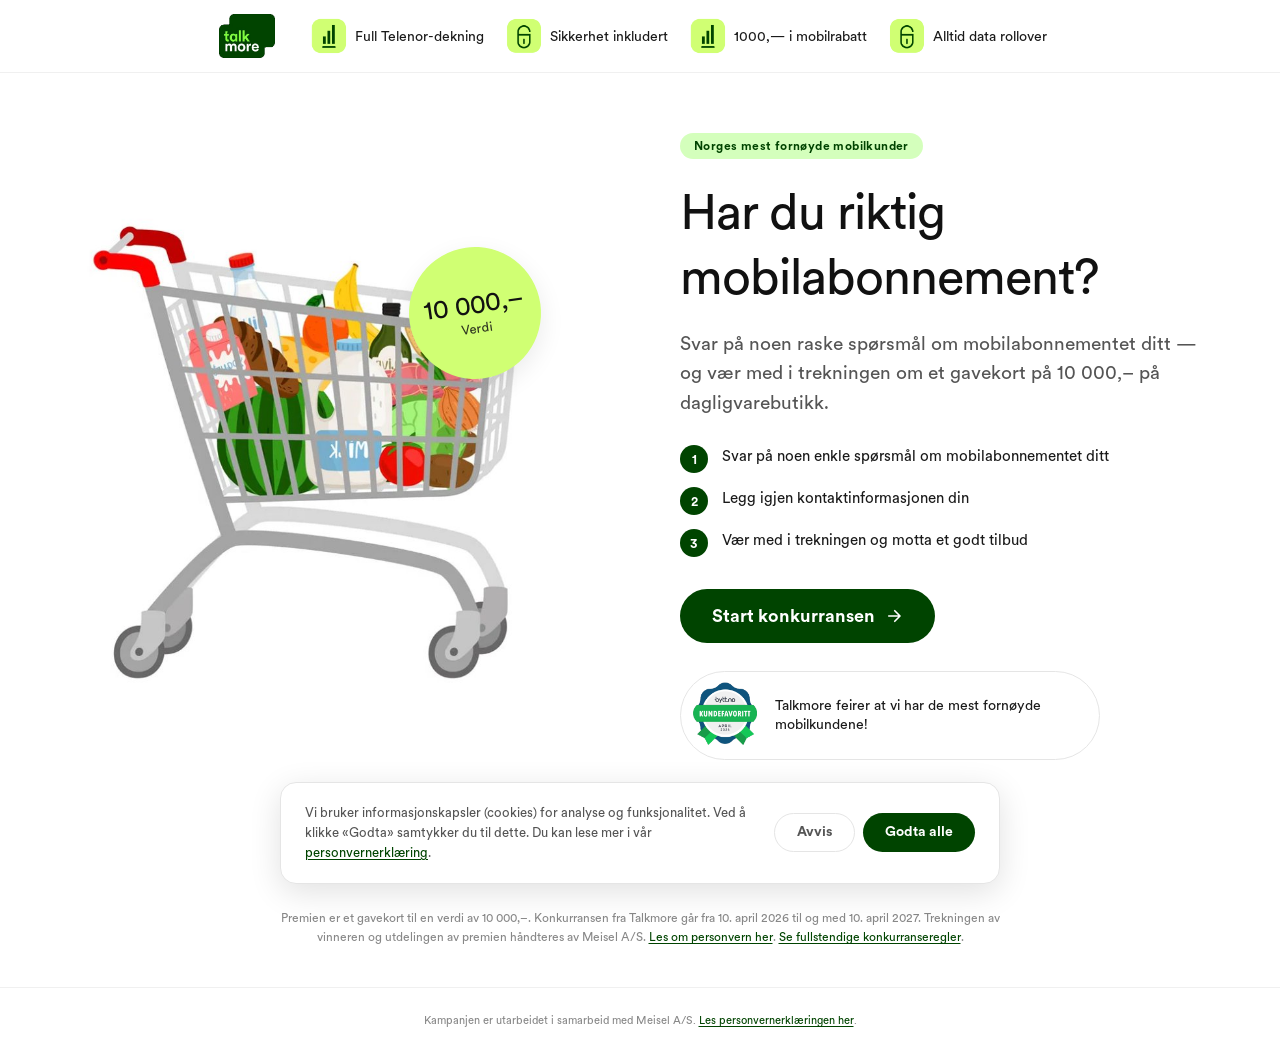
==== index.html @ df732ad5 "Update index.html" ====
<!DOCTYPE html>
<html lang="no">
<head>
  <meta charset="UTF-8" />
  <meta name="viewport" content="width=device-width, initial-scale=1.0"/>
  <title>Talkmore — Vinn 10 000,– i gavekort</title>

  <!-- Meta Pixel Code — CONSENT-GATED: only loads after cookie acceptance -->
  <script>
  // Stub fbq so calls before consent are queued, not lost
  window.fbq = window.fbq || function() {
    (window.fbq.queue = window.fbq.queue || []).push(arguments);
  };
  window._fbq = window.fbq;

  function loadMetaPixel() {
    if (window._metaPixelLoaded) return;
    window._metaPixelLoaded = true;

    !function(f,b,e,v,n,t,s)
    {if(f.fbq && f.fbq.loaded)return;n=f.fbq=function(){n.callMethod?
    n.callMethod.apply(n,arguments):n.queue.push(arguments)};
    if(!f._fbq)f._fbq=n;n.push=n;n.loaded=!0;n.version='2.0';
    n.queue=[];t=b.createElement(e);t.async=!0;
    t.src=v;s=b.getElementsByTagName(e)[0];
    s.parentNode.insertBefore(t,s)}(window, document,'script',
    'https://connect.facebook.net/en_US/fbevents.js');

    fbq('init', '1356370719684682');
    fbq('track', 'PageView');
  }

  // Auto-load pixel if user previously consented (same session)
  if (document.cookie.indexOf('cookie_consent=accepted') !== -1) {
    loadMetaPixel();
  }
  </script>
  <!-- noscript pixel also deferred — only injected on consent via JS -->
  <!-- End Meta Pixel Code -->

  <!-- Favicon (Talkmore mark) -->
  <link rel="icon" type="image/png" href="assets/favicon.png"/>
  <link rel="apple-touch-icon" href="assets/favicon.png"/>

  <!--
    BRAND FONT: Talkmore CircularXX — official brand typeface.
    WOFF loaded first (smallest), OTF as fallback for older browsers.
    Montserrat kept as a Google Fonts fallback in case font files fail to load.
  -->
  <link rel="preconnect" href="https://fonts.googleapis.com">
  <link rel="preconnect" href="https://fonts.gstatic.com" crossorigin>
  <link href="https://fonts.googleapis.com/css2?family=Montserrat:wght@400;500;700&display=swap" rel="stylesheet">

  <style>
    /* ═══ CircularXX — Talkmore brand typeface (titles, body) ═══ */
    @font-face {
      font-family: 'CircularXX';
      src: url('assets/fonts/CircularXX-Book.woff') format('woff'),
           url('assets/fonts/CircularXX-Book.otf')  format('opentype');
      font-weight: 400;
      font-style: normal;
      font-display: swap;
    }
    @font-face {
      font-family: 'CircularXX';
      src: url('assets/fonts/CircularXX-Bold.woff') format('woff'),
           url('assets/fonts/CircularXX-Bold.otf')  format('opentype');
      font-weight: 700;
      font-style: normal;
      font-display: swap;
    }
    /* ═══ Circular Pro — used for CTA buttons per brand spec ═══ */
    @font-face {
      font-family: 'CircularPro';
      src: url('assets/fonts/CircularPro-Bold.woff') format('woff'),
           url('assets/fonts/CircularPro-Bold.otf')  format('opentype');
      font-weight: 700;
      font-style: normal;
      font-display: swap;
    }
  </style>

  <style>
    *, *::before, *::after { box-sizing: border-box; margin: 0; padding: 0; }

    /* ═══════════════════════════════════════════════════════════
       TALKMORE BRAND TOKENS
       Colors per brand guide — DO NOT change these values.
       =══════════════════════════════════════════════════════════ */
    :root {
      /* Primary brand greens */
      --tm-green:        #004400;   /* Primary CTA, dark green */
      --tm-green-hover:  #006600;
      --tm-green-light:  #D4FFBC;   /* Approved light bg */
      --tm-green-pale:   #EFFAE9;   /* Palest green (Template C alt bg) */

      /* Accents */
      --tm-lime:         #D0FF73;   /* Value-bomb / decorative */
      --tm-purple:       #9094FF;   /* Alternate value-bomb */

      /* Neutrals */
      --tm-black:        #111;
      --tm-text:         #1a1a1a;
      --tm-text-muted:   #555;
      --tm-border:       #E5E5E5;   /* 1px outline on input containers */
      --tm-error:        #C8102E;

      /* Typography — CircularXX (Talkmore brand font), Montserrat fallback */
      --font: 'CircularXX', 'Montserrat', system-ui, -apple-system, sans-serif;
      /* Button font — Circular Pro per brand guide CTA spec */
      --font-button: 'CircularPro', 'CircularXX', 'Montserrat', system-ui, -apple-system, sans-serif;
    }

    html, body {
      font-family: var(--font);
      background: #fff;
      color: var(--tm-text);
      -webkit-font-smoothing: antialiased;
      -moz-osx-font-smoothing: grayscale;
    }

    body { min-height: 100vh; overflow-x: hidden; }

    /* ═══════════════════════════════════════════════════════════
       HEADER (Talkmore logo + 4 USPs)
       Per brand: only used at top of page, on white background.
       =══════════════════════════════════════════════════════════ */
    .tm-header {
      background: #fff;
      border-bottom: 1px solid #f0f0f0;
      position: sticky;
      top: 0;
      z-index: 100;
      transition: transform 0.3s ease;
    }

    .tm-header-inner {
      max-width: 1440px;
      margin: 0 auto;
      padding: 14px 40px;
      display: flex;
      align-items: center;
      justify-content: center;
      gap: 32px;
    }

    /* Talkmore official wordmark */
    .tm-logo {
      display: inline-flex;
      align-items: center;
      flex-shrink: 0;
    }
    .tm-logo-img {
      height: 44px;
      width: auto;
      display: block;
    }

    /* USP row — official brand icons + HTML text labels */
    .tm-usps {
      display: flex;
      align-items: center;
      gap: 4px;
      flex-wrap: wrap;
    }
    .tm-usp {
      display: inline-flex;
      align-items: center;
      gap: 8px;
      padding: 4px 14px 4px 4px;
      border-radius: 999px;
      font-size: 14px;
      font-weight: 400;
      color: var(--tm-text);
      white-space: nowrap;
    }
    .tm-usp-icon-img {
      width: 36px;
      height: 36px;
      display: block;
      flex-shrink: 0;
    }
    .tm-usp-text {
      display: inline;
    }

    /* ═══════════════════════════════════════════════════════════
       PROGRESS BAR
       =══════════════════════════════════════════════════════════ */
    .progress-wrap {
      background: #fff;
      padding: 12px 40px;
      border-bottom: 1px solid #f0f0f0;
      display: none;
    }
    .progress-wrap.visible { display: block; }
    .progress-inner { max-width: 1440px; margin: 0 auto; }
    .progress-label {
      font-size: 12px;
      color: #888;
      margin-bottom: 6px;
      font-weight: 400;
    }
    .progress-bar {
      height: 4px;
      background: #f0f0f0;
      border-radius: 4px;
      overflow: hidden;
    }
    .progress-fill {
      height: 100%;
      background: var(--tm-green);
      border-radius: 4px;
      transition: width 0.4s cubic-bezier(0.16, 1, 0.3, 1);
    }

    /* ═══════════════════════════════════════════════════════════
       SCREEN VISIBILITY
       =══════════════════════════════════════════════════════════ */
    .screen { display: none; }
    .screen.active { display: block; }

    /* ═══════════════════════════════════════════════════════════
       SCREEN 1 — LANDING (Template B layout)
       Image on left, title/body/CTA on right. White background.
       =══════════════════════════════════════════════════════════ */
    .landing {
      background: #fff;
      min-height: calc(100vh - 64px);
    }

    .landing-inner {
      max-width: 1280px;
      margin: 0 auto;
      padding: 60px 40px;
      display: grid;
      grid-template-columns: 1fr 1fr;
      gap: 80px;
      align-items: center;
    }

    /* Left: image + value bomb */
    .hero-image-wrap {
      display: flex;
      align-items: center;
      justify-content: center;
      min-height: 420px;
    }
    .hero-image-box {
      position: relative;
      display: inline-block;
      max-width: 480px;
      width: 100%;
    }
    .hero-image {
      width: 100%;
      height: auto;
      display: block;
    }

    /* Value bomb — graphic circle.
       Per brand: lime (#D0FF73) or purple (#9094FF), black text, CircularXX Book.
       Format prices as 1000,– (not "kr 1000" or "1000 kr"). */
    .value-bomb {
      position: absolute;
      top: 8%;
      right: 4%;
      width: 132px;
      height: 132px;
      background: var(--tm-lime);
      border-radius: 50%;
      display: flex;
      flex-direction: column;
      align-items: center;
      justify-content: center;
      color: var(--tm-black);
      font-weight: 400;
      transform: rotate(-8deg);
      box-shadow: 0 8px 24px rgba(0, 0, 0, 0.08);
    }
    .value-bomb-amount {
      font-size: 26px;
      font-weight: 400;
      letter-spacing: -0.5px;
      line-height: 1;
    }
    .value-bomb-label {
      font-size: 13px;
      font-weight: 400;
      margin-top: 4px;
      opacity: 0.85;
    }

    /* Right: copy column */
    .hero-copy { max-width: 520px; }

    .hero-eyebrow {
      display: inline-flex;
      align-items: center;
      gap: 8px;
      background: var(--tm-green-light);
      padding: 6px 14px;
      border-radius: 999px;
      font-size: 12px;
      font-weight: 700;
      color: var(--tm-green);
      letter-spacing: 0.4px;
      margin-bottom: 20px;
    }

    h1.hero-title {
      font-family: var(--font);
      font-weight: 400;            /* per brand: Book, NOT bold on titles */
      font-size: 50px;
      line-height: 1.3;
      color: var(--tm-black);
      letter-spacing: -1px;
      margin-bottom: 20px;
    }

    .hero-body {
      font-size: 19px;
      font-weight: 400;
      line-height: 1.55;
      color: var(--tm-text-muted);
      margin-bottom: 28px;
    }

    /* Steps list */
    .hero-steps {
      list-style: none;
      margin-bottom: 32px;
      display: flex;
      flex-direction: column;
      gap: 14px;
    }
    .hero-steps li {
      display: flex;
      align-items: flex-start;
      gap: 14px;
      font-size: 15px;
      color: var(--tm-text);
      line-height: 1.5;
    }
    .step-num {
      flex-shrink: 0;
      width: 28px; height: 28px;
      background: var(--tm-green);
      color: #fff;
      border-radius: 50%;
      display: flex; align-items: center; justify-content: center;
      font-size: 13px;
      font-weight: 700;
    }

    /* ═══════════════════════════════════════════════════════════
       PRIMARY CTA BUTTON (per brand spec)
       Talkmore green #004400, 18px, 50px corner radius,
       no exclamation marks, no all-caps.
       =══════════════════════════════════════════════════════════ */
    .btn-primary {
      display: inline-flex;
      align-items: center;
      gap: 10px;
      background: var(--tm-green);
      color: #fff;
      border: none;
      padding: 16px 32px;
      font-size: 18px;
      font-weight: 700;
      font-family: var(--font-button);
      border-radius: 999px;        /* fully rounded — 50px+ */
      cursor: pointer;
      transition: background 0.2s, transform 0.1s;
      text-decoration: none;
    }
    .btn-primary:hover { background: var(--tm-green-hover); }
    .btn-primary:active { transform: translateY(1px); }
    .btn-primary:disabled,
    .btn-primary.disabled {
      background: #e0e0e0;
      color: #999;
      cursor: not-allowed;
    }
    .btn-primary svg { stroke: currentColor; }

    /* Award badge (custom HTML — emblem image + HTML text in pill container)
       Per brand: only on white background, never on photos */
    .award-row {
      margin-top: 28px;
      display: flex;
      align-items: center;
    }
    .award-badge {
      display: inline-flex;
      align-items: center;
      gap: 18px;
      background: #fff;
      border: 1px solid var(--tm-border);
      border-radius: 999px;
      padding: 10px 28px 10px 12px;
      max-width: 420px;
    }
    .award-badge-emblem {
      width: 64px;
      height: auto;
      display: block;
      flex-shrink: 0;
    }
    .award-badge-text {
      font-size: 14px;
      font-weight: 400;
      line-height: 1.4;
      color: var(--tm-text);
    }

    /* Legal text below landing */
    .legal-text {
      max-width: 800px;
      margin: 0 auto;
      padding: 0 40px 40px;
      font-size: 12px;
      color: #888;
      line-height: 1.6;
      text-align: center;
    }
    .legal-text a, .legal-text button.modal-link {
      color: var(--tm-green);
      text-decoration: underline;
      text-underline-offset: 2px;
    }

    /* ═══════════════════════════════════════════════════════════
       QUIZ SCREENS (Screens 2, 3, 4)
       White background per brand. CTAs in green #004400.
       =══════════════════════════════════════════════════════════ */
    .quiz-screen {
      background: #fff;
      min-height: calc(100vh - 120px);
      display: flex;
      flex-direction: column;
      align-items: center;
      justify-content: center;
      padding: 60px 24px;
    }

    .quiz-inner {
      width: 100%;
      max-width: 720px;
    }

    .quiz-question {
      font-family: var(--font);
      font-weight: 400;
      font-size: 42px;
      color: var(--tm-black);
      text-align: center;
      margin-bottom: 40px;
      letter-spacing: -0.8px;
      line-height: 1.25;
    }

    .choice-grid {
      display: grid;
      grid-template-columns: 1fr 1fr;
      gap: 12px;
    }
    .choice-btn {
      background: #fff;
      color: var(--tm-text);
      border: 2px solid var(--tm-border);
      border-radius: 16px;
      padding: 22px 24px;
      font-size: 17px;
      font-weight: 400;
      font-family: var(--font);
      cursor: pointer;
      text-align: left;
      transition: all 0.15s;
    }
    .choice-btn:hover {
      border-color: var(--tm-green);
      background: var(--tm-green-pale);
      transform: translateY(-1px);
    }
    .choice-btn.full { grid-column: 1 / -1; }

    /* Yes/No tiles */
    .yn-grid {
      display: grid;
      grid-template-columns: 1fr 1fr;
      gap: 16px;
      max-width: 560px;
      margin: 0 auto;
    }
    .yn-btn {
      background: #fff;
      border: 2px solid var(--tm-border);
      border-radius: 20px;
      padding: 40px 20px;
      cursor: pointer;
      transition: all 0.15s;
      display: flex;
      flex-direction: column;
      align-items: center;
      gap: 16px;
      font-family: var(--font);
    }
    .yn-btn:hover {
      border-color: var(--tm-green);
      background: var(--tm-green-pale);
      transform: translateY(-2px);
    }
    .yn-icon {
      width: 56px; height: 56px;
      border-radius: 50%;
      display: flex; align-items: center; justify-content: center;
      font-size: 26px;
      font-weight: 700;
    }
    .yn-icon.yes { background: var(--tm-green-light); color: var(--tm-green); }
    .yn-icon.no  { background: #FFE5E5; color: var(--tm-error); }
    .yn-label {
      font-size: 22px;
      font-weight: 700;
      color: var(--tm-text);
    }

    .quiz-footer {
      text-align: center;
      margin-top: 48px;
      font-size: 11px;
      color: #aaa;
    }
    .quiz-footer a, .quiz-footer button.modal-link { color: #888; }

    /* ═══════════════════════════════════════════════════════════
       FORM SCREEN (Screen 5)
       Per brand: input container w/ 1px grey outline, 16px corners,
       white background. Inputs stacked tidy. Max 6 fields.
       =══════════════════════════════════════════════════════════ */
    .form-screen {
      background: #fff;
      min-height: calc(100vh - 120px);
      display: flex;
      align-items: center;
      justify-content: center;
      padding: 60px 24px;
    }

    .form-card {
      width: 100%;
      max-width: 520px;
    }

    .form-title {
      font-family: var(--font);
      font-weight: 400;
      font-size: 36px;
      color: var(--tm-black);
      margin-bottom: 8px;
      letter-spacing: -0.5px;
      line-height: 1.25;
      text-align: center;
    }
    .form-sub {
      font-size: 17px;
      color: var(--tm-text-muted);
      text-align: center;
      margin-bottom: 32px;
      line-height: 1.5;
    }

    /* Input container per brand: white bg, 1px grey outline, 16px radius */
    .form-fields {
      background: #fff;
      border: 1px solid var(--tm-border);
      border-radius: 16px;
      padding: 24px;
      margin-bottom: 20px;
    }

    .field-label {
      display: block;
      font-size: 15px;
      font-weight: 400;
      color: var(--tm-text);
      margin-bottom: 6px;
    }

    .field {
      width: 100%;
      padding: 14px 16px;
      font-size: 17px;
      font-family: var(--font);
      color: var(--tm-text);
      background: #fff;
      border: 1px solid var(--tm-border);
      border-radius: 12px;
      outline: none;
      transition: border-color 0.15s;
      margin-bottom: 14px;
    }
    .field::placeholder { color: #aaa; }
    .field:focus { border-color: var(--tm-green); }
    .field.error { border-color: var(--tm-error); }

    .field-row {
      display: grid;
      grid-template-columns: 1fr;
      gap: 0;
    }

    .phone-wrap {
      display: flex;
      align-items: stretch;
      border: 1px solid var(--tm-border);
      border-radius: 12px;
      margin-bottom: 14px;
      overflow: hidden;
      transition: border-color 0.15s;
    }
    .phone-wrap.focused { border-color: var(--tm-green); }
    .phone-wrap.error { border-color: var(--tm-error); }
    .phone-prefix {
      display: flex; align-items: center; gap: 6px;
      padding: 0 14px;
      background: #f9f9f9;
      border-right: 1px solid var(--tm-border);
      font-size: 14px;
      color: var(--tm-text-muted);
      font-weight: 400;
    }
    .phone-wrap input {
      flex: 1;
      padding: 14px 16px;
      font-size: 15px;
      font-family: var(--font);
      border: none;
      outline: none;
      background: transparent;
    }

    .error-msg {
      color: var(--tm-error);
      font-size: 12px;
      margin-top: -10px;
      margin-bottom: 12px;
      display: none;
      padding-left: 4px;
    }
    .error-msg.visible { display: block; }

    /* Consent checkboxes */
    .consent-block {
      margin-top: 4px;
    }
    .consent-row {
      display: flex;
      align-items: flex-start;
      gap: 12px;
      margin-bottom: 14px;
    }
    .consent-row input[type="checkbox"] {
      appearance: none;
      -webkit-appearance: none;
      width: 22px; height: 22px; min-width: 22px;
      border: 2px solid #ccc;
      border-radius: 6px;
      background: #fff;
      cursor: pointer;
      margin-top: 1px;
      position: relative;
      transition: all 0.15s;
      flex-shrink: 0;
    }
    .consent-row input[type="checkbox"]:checked {
      background: var(--tm-green);
      border-color: var(--tm-green);
    }
    .consent-row input[type="checkbox"]:checked::after {
      content: '';
      position: absolute;
      left: 5px; top: 1px;
      width: 6px; height: 11px;
      border: 2px solid #fff;
      border-top: none; border-left: none;
      transform: rotate(45deg);
    }
    .consent-text {
      font-size: 13px;
      color: var(--tm-text-muted);
      line-height: 1.55;
      cursor: pointer;
      user-select: none;
    }
    .consent-text strong { color: var(--tm-text); font-weight: 700; }
    .consent-required { color: #999; font-size: 11px; }

    .btn-submit {
      width: 100%;
      background: var(--tm-green);
      color: #fff;
      border: none;
      padding: 18px;
      font-size: 18px;
      font-weight: 700;
      font-family: var(--font-button);
      border-radius: 999px;        /* per brand: 50+ corner radius */
      cursor: pointer;
      transition: background 0.2s, transform 0.1s;
      margin-top: 8px;
    }
    .btn-submit:hover:not(:disabled) { background: var(--tm-green-hover); }
    .btn-submit:disabled { opacity: 0.6; cursor: not-allowed; }

    .form-footer {
      text-align: center;
      margin-top: 18px;
      font-size: 11px;
      color: #888;
      line-height: 1.6;
    }
    .form-footer button.modal-link { color: var(--tm-green); }

    /* ═══════════════════════════════════════════════════════════
       CONFIRMATION SCREENS (Screens 6 & 7)
       Per brand "Confirmation Page B": light green bg #D4FFBC,
       success icon 72×72 above title, body text.
       =══════════════════════════════════════════════════════════ */
    .confirm-screen {
      background: var(--tm-green-light);
      min-height: calc(100vh - 64px);
      display: flex;
      align-items: center;
      justify-content: center;
      padding: 60px 24px;
    }
    .confirm-screen.disqualified { background: #fff; }

    .confirm-card {
      max-width: 600px;
      width: 100%;
      text-align: center;
    }

    .confirm-icon {
      width: 72px; height: 72px;
      margin: 0 auto 24px;
      background: var(--tm-green);
      border-radius: 50%;
      display: flex; align-items: center; justify-content: center;
    }
    .confirm-icon svg { width: 36px; height: 36px; stroke: var(--tm-lime); fill: none; }
    .confirm-icon.sad { background: #fff; border: 2px solid var(--tm-border); }
    .confirm-icon.sad svg { stroke: #888; }

    .confirm-title {
      font-family: var(--font);
      font-weight: 400;
      font-size: 42px;
      color: var(--tm-black);
      letter-spacing: -0.8px;
      margin-bottom: 16px;
      line-height: 1.2;
    }

    .confirm-sub {
      font-size: 19px;
      color: var(--tm-text);
      line-height: 1.55;
      margin-bottom: 32px;
      font-weight: 400;
    }

    .confirm-prize-block {
      background: #fff;
      border-radius: 16px;
      padding: 24px;
      margin-bottom: 24px;
      text-align: left;
      display: flex;
      align-items: center;
      gap: 16px;
    }
    .confirm-prize-icon {
      width: 56px; height: 56px;
      flex-shrink: 0;
      background: var(--tm-lime);
      border-radius: 50%;
      display: flex;
      align-items: center;
      justify-content: center;
    }
    .confirm-prize-icon svg { width: 28px; height: 28px; }

    .confirm-prize-label {
      font-size: 12px;
      text-transform: uppercase;
      letter-spacing: 0.6px;
      color: #888;
      margin-bottom: 4px;
      font-weight: 700;
    }
    .confirm-prize-amount {
      font-size: 22px;
      font-weight: 700;
      color: var(--tm-green);
      letter-spacing: -0.3px;
      line-height: 1.2;
    }
    .confirm-prize-sub {
      font-size: 13px;
      color: var(--tm-text-muted);
      margin-top: 2px;
    }

    .confirm-disclaimer {
      font-size: 12px;
      color: #777;
      line-height: 1.6;
    }
    .confirm-disclaimer a {
      color: var(--tm-green);
      text-decoration: underline;
    }

    /* ═══════════════════════════════════════════════════════════
       SITE FOOTER
       =══════════════════════════════════════════════════════════ */
    .site-footer {
      background: #fff;
      border-top: 1px solid #f0f0f0;
      padding: 24px 40px;
      text-align: center;
      font-size: 11px;
      color: #888;
      line-height: 1.6;
    }
    .site-footer a, .site-footer button.modal-link {
      color: var(--tm-green);
      text-decoration: underline;
      text-underline-offset: 2px;
    }

    /* ═══════════════════════════════════════════════════════════
       MODALS
       =══════════════════════════════════════════════════════════ */
    .modal-overlay {
      display: none;
      position: fixed;
      inset: 0;
      background: rgba(0, 0, 0, 0.5);
      z-index: 1000;
      align-items: center;
      justify-content: center;
      padding: 20px;
    }
    .modal-overlay.open { display: flex; }

    .modal-box {
      background: #fff;
      border-radius: 20px;
      padding: 36px 40px;
      max-width: 600px;
      width: 100%;
      max-height: 80vh;
      overflow-y: auto;
      position: relative;
    }

    .modal-close {
      position: absolute;
      top: 16px; right: 20px;
      background: none;
      border: none;
      font-size: 22px;
      cursor: pointer;
      color: #888;
      line-height: 1;
    }
    .modal-close:hover { color: #333; }

    .modal-title {
      font-family: var(--font);
      font-weight: 400;
      font-size: 26px;
      color: var(--tm-black);
      letter-spacing: -0.5px;
      margin-bottom: 20px;
    }

    .modal-section { margin-bottom: 18px; }
    .modal-section h3 {
      font-size: 13px;
      font-weight: 700;
      color: var(--tm-text);
      margin-bottom: 6px;
      text-transform: uppercase;
      letter-spacing: 0.5px;
    }
    .modal-section p,
    .modal-section li {
      font-size: 13px;
      color: var(--tm-text-muted);
      line-height: 1.65;
    }
    .modal-section ul { padding-left: 18px; }

    button.modal-link {
      color: var(--tm-green);
      background: none;
      border: none;
      font-family: inherit;
      font-size: inherit;
      padding: 0;
      cursor: pointer;
      text-decoration: underline;
      text-underline-offset: 2px;
    }

    /* ═══════════════════════════════════════════════════════════
       COOKIE BANNER
       =══════════════════════════════════════════════════════════ */
    .cookie-banner {
      display: none;
      position: fixed;
      bottom: 16px; left: 16px; right: 16px;
      max-width: 720px;
      margin: 0 auto;
      background: #fff;
      border: 1px solid var(--tm-border);
      border-radius: 16px;
      padding: 20px 24px;
      z-index: 999;
      align-items: center;
      justify-content: space-between;
      gap: 20px;
      flex-wrap: wrap;
      box-shadow: 0 8px 32px rgba(0, 0, 0, 0.12);
    }
    .cookie-banner.show { display: flex; }

    .cookie-text {
      font-size: 13px;
      color: var(--tm-text-muted);
      line-height: 1.55;
      flex: 1;
      min-width: 250px;
    }
    .cookie-text button.modal-link { color: var(--tm-green); }

    .cookie-btns {
      display: flex;
      gap: 8px;
      flex-wrap: wrap;
    }

    .cookie-accept {
      background: var(--tm-green);
      color: #fff;
      border: none;
      padding: 10px 22px;
      border-radius: 999px;
      font-size: 14px;
      font-weight: 700;
      font-family: var(--font-button);
      cursor: pointer;
    }
    .cookie-accept:hover { background: var(--tm-green-hover); }

    .cookie-decline {
      background: transparent;
      color: var(--tm-text-muted);
      border: 1px solid var(--tm-border);
      padding: 10px 22px;
      border-radius: 999px;
      font-size: 14px;
      font-family: var(--font-button);
      cursor: pointer;
    }
    .cookie-decline:hover { border-color: #888; }

    /* ═══════════════════════════════════════════════════════════
       ANIMATIONS
       =══════════════════════════════════════════════════════════ */
    .fade-in { animation: fadeUp 0.45s cubic-bezier(0.16, 1, 0.3, 1) both; }
    @keyframes fadeUp {
      from { opacity: 0; transform: translateY(12px); }
      to   { opacity: 1; transform: translateY(0); }
    }

    /* ═══════════════════════════════════════════════════════════
       MOBILE RESPONSIVE — per brand: title 38px on mobile
       =══════════════════════════════════════════════════════════ */
    @media (max-width: 900px) {
      .tm-header-inner { padding: 12px 20px; gap: 12px; }
      .tm-logo-img { height: 36px; }

      /* Hide USP row on mobile — header is logo-only per Talkmore Header_Mobile spec */
      .tm-usps { display: none; }

      .progress-wrap { padding: 10px 20px; }
      .landing-inner {
        grid-template-columns: 1fr;
        gap: 32px;
        padding: 32px 20px;
      }
      .hero-image-wrap { order: -1; min-height: 280px; }
      .hero-image-box { max-width: 320px; }
      .value-bomb {
        width: 104px; height: 104px;
        top: 0; right: 0;
      }
      .value-bomb-amount { font-size: 20px; }
      .value-bomb-label { font-size: 11px; }

      h1.hero-title { font-size: 42px; letter-spacing: -0.5px; }
      .hero-body { font-size: 18px; }

      /* Center award badge on mobile */
      .award-row { justify-content: center; }
      .award-badge {
        gap: 14px;
        padding: 10px 22px 10px 10px;
        max-width: 100%;
      }
      .award-badge-emblem { width: 56px; }
      .award-badge-text { font-size: 13px; }

      .quiz-question { font-size: 28px; }
      .choice-grid { grid-template-columns: 1fr; }

      .form-title { font-size: 26px; }
      .form-sub { font-size: 14px; }
      .form-fields { padding: 20px; }

      .confirm-title { font-size: 30px; }
      .confirm-sub { font-size: 16px; }

      .legal-text { padding: 0 20px 32px; }
      .site-footer { padding: 20px 20px; }
      .modal-box { padding: 28px 22px; }
      .cookie-banner { left: 12px; right: 12px; padding: 16px 18px; }

      /* Mobile: hide nav on scroll down */
      .tm-header.nav-hidden { transform: translateY(-100%); }
    }

    @media (max-width: 480px) {
      h1.hero-title { font-size: 32px; }
      .quiz-question { font-size: 24px; }
      .confirm-title { font-size: 26px; }
      .form-title { font-size: 22px; }
    }
  </style>
</head>
<body>

<!-- ════════════════════════════════════════════════════════════
     HEADER — Talkmore logo + 4 USPs
     ════════════════════════════════════════════════════════════ -->
<header class="tm-header" id="tm-header">
  <div class="tm-header-inner">
    <!-- Talkmore official logo -->
    <a href="/" class="tm-logo" aria-label="Talkmore">
      <img src="assets/talkmore-logo.png" alt="Talkmore" class="tm-logo-img"/>
    </a>

    <!-- USP ROW — official brand icons (separate sizes for desktop/mobile) -->
    <div class="tm-usps" aria-label="Talkmore fordeler">
      <span class="tm-usp">
        <picture>
          <source media="(max-width: 600px)" srcset="assets/usp-coverage-sm.png"/>
          <img class="tm-usp-icon-img" src="assets/usp-coverage.png" alt=""/>
        </picture>
        <span class="tm-usp-text">Full Telenor-dekning</span>
      </span>
      <span class="tm-usp">
        <picture>
          <source media="(max-width: 600px)" srcset="assets/usp-talk-sm.png"/>
          <img class="tm-usp-icon-img" src="assets/usp-talk.png" alt=""/>
        </picture>
        <span class="tm-usp-text">Sikkerhet inkludert</span>
      </span>
      <span class="tm-usp">
        <picture>
          <source media="(max-width: 600px)" srcset="assets/usp-service-sm.png"/>
          <img class="tm-usp-icon-img" src="assets/usp-service.png" alt=""/>
        </picture>
        <span class="tm-usp-text">1000,— i mobilrabatt</span>
      </span>
      <span class="tm-usp">
        <picture>
          <source media="(max-width: 600px)" srcset="assets/usp-eu-sm.png"/>
          <img class="tm-usp-icon-img" src="assets/usp-eu.png" alt=""/>
        </picture>
        <span class="tm-usp-text">Alltid data rollover</span>
      </span>
    </div>
  </div>
</header>

<!-- Progress bar (hidden on landing) -->
<div class="progress-wrap" id="progress-wrap">
  <div class="progress-inner">
    <div class="progress-label" id="progress-label">Spørsmål 1 av 3</div>
    <div class="progress-bar"><div class="progress-fill" id="progress-fill" style="width: 33%"></div></div>
  </div>
</div>

<!-- ════════════════════════════════════════════════════════════
     SCREEN 1 — LANDING (Template B)
     ════════════════════════════════════════════════════════════ -->
<div id="screen-1" class="screen active">
  <section class="landing">
    <div class="landing-inner">

      <!-- LEFT: Shopping cart product photo with value-bomb overlay -->
      <div class="hero-image-wrap fade-in">
        <div class="hero-image-box">
          <img class="hero-image" src="assets/shopping-cart.png" alt="Handlevogn med dagligvarer"/>
          <!-- Value bomb (graphic circle) per brand: lime, black text, format 10 000,– -->
          <div class="value-bomb" aria-hidden="true">
            <span class="value-bomb-amount">10 000,–</span>
            <span class="value-bomb-label">Verdi</span>
          </div>
        </div>
      </div>

      <!-- RIGHT: Copy column -->
      <div class="hero-copy fade-in">
        <span class="hero-eyebrow">Norges mest fornøyde mobilkunder</span>
        <h1 class="hero-title">
          Har du riktig mobilabonnement?
        </h1>
        <p class="hero-body">
          Svar på noen raske spørsmål om mobilabonnementet ditt — og vær med i trekningen om et gavekort på 10 000,– på dagligvarebutikk.
        </p>

        <ul class="hero-steps">
          <li><span class="step-num">1</span><span>Svar på noen enkle spørsmål om mobilabonnementet ditt</span></li>
          <li><span class="step-num">2</span><span>Legg igjen kontaktinformasjonen din</span></li>
          <li><span class="step-num">3</span><span>Vær med i trekningen og motta et godt tilbud</span></li>
        </ul>

        <button class="btn-primary" onclick="goTo(2)">
          Start konkurransen
          <svg width="18" height="18" viewBox="0 0 24 24" fill="none" stroke-width="2.2" stroke-linecap="round" stroke-linejoin="round">
            <path d="M5 12h14M13 5l7 7-7 7"/>
          </svg>
        </button>

        <!-- Award badge (custom HTML — uses April 2026 Kundefavoritt emblem
             + crisp HTML text. Per brand: only on white background) -->
        <div class="award-row">
          <div class="award-badge">
            <img class="award-badge-emblem"
                 src="assets/kundefavoritt-april-2026.png"
                 alt="Bytt.no Kundefavoritt April 2026"/>
            <span class="award-badge-text">
              Talkmore feirer at vi har de mest fornøyde mobilkundene!
            </span>
          </div>
        </div>
      </div>

    </div>
  </section>

  <!-- Legal text -->
  <div class="legal-text">
    Premien er et gavekort til en verdi av 10 000,–. Konkurransen fra Talkmore går fra 10. april 2026 til og med 10. april 2027. Trekningen av vinneren og utdelingen av premien håndteres av Meisel A/S. <button class="modal-link" onclick="openModal('privacy-modal')">Les om personvern her</button>. <button class="modal-link" onclick="openModal('rules-modal')">Se fullstendige konkurranseregler</button>.
  </div>

  <footer class="site-footer">
    Kampanjen er utarbeidet i samarbeid med Meisel A/S. <button class="modal-link" onclick="openModal('privacy-modal')">Les personvernerklæringen her</button>.
  </footer>
</div>

<!-- ════════════════════════════════════════════════════════════
     SCREEN 2 — DAGLIGVAREBUTIKK
     ════════════════════════════════════════════════════════════ -->
<div id="screen-2" class="screen">
  <div class="quiz-screen">
    <div class="quiz-inner fade-in">
      <h2 class="quiz-question">Hvilken dagligvarebutikk ønsker du å benytte gavekortet på?</h2>
      <div class="choice-grid">
        <button class="choice-btn" onclick="answer('butikk','Rema 1000'); goTo(3)">Rema 1000</button>
        <button class="choice-btn" onclick="answer('butikk','Coop'); goTo(3)">Coop</button>
        <button class="choice-btn" onclick="answer('butikk','Kiwi'); goTo(3)">Kiwi</button>
        <button class="choice-btn full" onclick="answer('butikk','Annet'); goTo(3)">Annet</button>
      </div>
      <div class="quiz-footer">
        Kampanjen er utarbeidet i samarbeid med Meisel A/S. <button class="modal-link" onclick="openModal('privacy-modal')">Les personvernerklæringen her</button>.
      </div>
    </div>
  </div>
</div>

<!-- ════════════════════════════════════════════════════════════
     SCREEN 3 — JA / NEI
     ════════════════════════════════════════════════════════════ -->
<div id="screen-3" class="screen">
  <div class="quiz-screen">
    <div class="quiz-inner fade-in">
      <h2 class="quiz-question">Betaler du mobilabonnement for deg selv eller andre i familien?</h2>
      <div class="yn-grid">
        <button class="yn-btn" onclick="answer('betaler','Ja'); goTo(4)">
          <div class="yn-icon yes">
            <svg width="28" height="28" viewBox="0 0 24 24" fill="none" stroke="currentColor" stroke-width="3" stroke-linecap="round" stroke-linejoin="round"><path d="M20 6 9 17l-5-5"/></svg>
          </div>
          <span class="yn-label">Ja</span>
        </button>
        <button class="yn-btn" onclick="answer('betaler','Nei'); goTo(4)">
          <div class="yn-icon no">
            <svg width="28" height="28" viewBox="0 0 24 24" fill="none" stroke="currentColor" stroke-width="3" stroke-linecap="round" stroke-linejoin="round"><path d="M18 6 6 18M6 6l12 12"/></svg>
          </div>
          <span class="yn-label">Nei</span>
        </button>
      </div>
      <div class="quiz-footer">
        Kampanjen er utarbeidet i samarbeid med Meisel A/S. <button class="modal-link" onclick="openModal('privacy-modal')">Les personvernerklæringen her</button>.
      </div>
    </div>
  </div>
</div>

<!-- ════════════════════════════════════════════════════════════
     SCREEN 4 — ALDER
     ════════════════════════════════════════════════════════════ -->
<div id="screen-4" class="screen">
  <div class="quiz-screen">
    <div class="quiz-inner fade-in">
      <h2 class="quiz-question">Hvor gammel er du?</h2>
      <div class="choice-grid">
        <button class="choice-btn" onclick="answer('alder','45+'); goTo(5)">45+</button>
        <button class="choice-btn" onclick="answer('alder','31-45'); goTo(5)">31 – 45</button>
        <button class="choice-btn" onclick="answer('alder','25-30'); goTo(5)">25 – 30</button>
        <button class="choice-btn" onclick="answer('alder','18-24'); goTo(5)">18 – 24</button>
        <button class="choice-btn full" onclick="answer('alder','Under 18'); goTo(8)">Under 18</button>
      </div>
      <div class="quiz-footer">
        Kampanjen er utarbeidet i samarbeid med Meisel A/S. <button class="modal-link" onclick="openModal('privacy-modal')">Les personvernerklæringen her</button>.
      </div>
    </div>
  </div>
</div>

<!-- ════════════════════════════════════════════════════════════
     SCREEN 5 — OPERATØR
     ════════════════════════════════════════════════════════════ -->
<div id="screen-5" class="screen">
  <div class="quiz-screen">
    <div class="quiz-inner fade-in">
      <h2 class="quiz-question">Hva er din nåværende mobiloperatør?</h2>
      <div class="choice-grid">
        <button class="choice-btn" onclick="answer('operator','Bedriftsabonnement'); goTo(6)">Jeg har bedriftsabonnement</button>
        <button class="choice-btn" onclick="answer('operator','Fjordkraft'); goTo(6)">Fjordkraft</button>
        <button class="choice-btn" onclick="answer('operator','ICE'); goTo(6)">ICE</button>
        <button class="choice-btn" onclick="answer('operator','MyCall'); goTo(6)">MyCall</button>
        <button class="choice-btn" onclick="answer('operator','OneCall'); goTo(6)">OneCall</button>
        <button class="choice-btn" onclick="answer('operator','Telia'); goTo(6)">Telia</button>
        <button class="choice-btn" onclick="answer('operator','Telenor'); goTo(6)">Telenor</button>
        <button class="choice-btn" onclick="answer('operator','Talkmore'); goTo(6)">Talkmore</button>
        <button class="choice-btn full" onclick="answer('operator','Annet'); goTo(6)">Annet</button>
      </div>
      <div class="quiz-footer">
        Kampanjen er utarbeidet i samarbeid med Meisel A/S. <button class="modal-link" onclick="openModal('privacy-modal')">Les personvernerklæringen her</button>.
      </div>
    </div>
  </div>
</div>

<!-- ════════════════════════════════════════════════════════════
     SCREEN 6 — KONTAKTSKJEMA
     Per brand: white bg, container w/ 1px outline, 16px corners.
     ════════════════════════════════════════════════════════════ -->
<div id="screen-6" class="screen">
  <div class="form-screen">
    <div class="form-card fade-in">
      <h2 class="form-title">Nesten i mål</h2>
      <p class="form-sub">Fyll ut kontaktinformasjonen din og bli med i trekningen.</p>

      <div class="form-fields">
        <label class="field-label" for="navn">Fullt navn</label>
        <input class="field" type="text" id="navn" placeholder="For- og etternavn" autocomplete="name"/>
        <div class="error-msg" id="err-navn">Vennligst fyll inn navn</div>

        <label class="field-label" for="epost">E-postadresse</label>
        <input class="field" type="email" id="epost" placeholder="navn@eksempel.no" autocomplete="email"/>
        <div class="error-msg" id="err-epost">Vennligst fyll inn gyldig e-post</div>

        <label class="field-label" for="telefon">Mobilnummer</label>
        <div class="phone-wrap" id="phone-wrap">
          <span class="phone-prefix">🇳🇴 +47</span>
          <input type="tel" id="telefon" placeholder="000 00 000" autocomplete="tel"/>
        </div>
        <div class="error-msg" id="err-telefon">Vennligst fyll inn gyldig mobilnummer</div>

        <div class="consent-block">
          <div class="consent-row">
            <input type="checkbox" id="consent-age"/>
            <label for="consent-age" class="consent-text">
              Ja, jeg er over <strong>18 år</strong> og Talkmore kan kontakte meg på telefon med et godt tilbud, selv om jeg har reservert meg mot det i reservasjonsregisteret. <span class="consent-required">(påkrevd)</span>
            </label>
          </div>
        </div>
      </div>

      <button class="btn-submit" id="submit-btn" onclick="submitForm()">Send inn</button>

      <p class="form-footer">
        Premien er et gavekort til en verdi av 10 000,–. Trekning håndteres av Meisel A/S.<br>
        <button class="modal-link" onclick="openModal('privacy-modal')">Les om personvern</button> &nbsp;·&nbsp; <button class="modal-link" onclick="openModal('rules-modal')">Konkurranseregler</button>
      </p>
    </div>
  </div>
</div>

<!-- ════════════════════════════════════════════════════════════
     SCREEN 6 — BEKREFTELSE (Confirmation Page B style)
     ════════════════════════════════════════════════════════════ -->
<div id="screen-7" class="screen">
  <div class="confirm-screen">
    <div class="confirm-card fade-in">
      <div class="confirm-icon">
        <svg viewBox="0 0 24 24" stroke-width="2.5" stroke-linecap="round" stroke-linejoin="round"><path d="M20 6 9 17l-5-5"/></svg>
      </div>
      <h2 class="confirm-title">Du er med i trekningen!</h2>
      <p class="confirm-sub" id="confirm-sub-text">
        Takk for at du deltok. Vi kontakter deg hvis du vinner.
      </p>
      <div class="confirm-prize-block">
        <div class="confirm-prize-icon">
          <svg viewBox="0 0 24 24" fill="#004400"><path d="M20 6h-2.18A3 3 0 0 0 12 3a3 3 0 0 0-5.82 3H4a2 2 0 0 0-2 2v11a2 2 0 0 0 2 2h16a2 2 0 0 0 2-2V8a2 2 0 0 0-2-2zm-7 12h-2v-7h-2V9h2V8a3 3 0 0 1 3-3v2a1 1 0 0 0-1 1v1h2v2h-2z"/></svg>
        </div>
        <div>
          <div class="confirm-prize-label">Premie</div>
          <div class="confirm-prize-amount">10 000,– i gavekort</div>
          <div class="confirm-prize-sub">til dagligvarebutikk</div>
        </div>
      </div>
      <p class="confirm-disclaimer">
        Konkurransen fra Talkmore går til og med kampanjeslutt. Trekning og premieutdeling håndteres av Meisel A/S.
        <a href="https://talkmore.no/vilkar/personvern" target="_blank">Les om personvern fra Talkmore</a>.
      </p>
    </div>
  </div>
</div>

<!-- ════════════════════════════════════════════════════════════
     SCREEN 7 — DISQUALIFIED (under 18)
     ════════════════════════════════════════════════════════════ -->
<div id="screen-8" class="screen">
  <div class="confirm-screen disqualified">
    <div class="confirm-card fade-in">
      <div class="confirm-icon sad">
        <svg viewBox="0 0 24 24" stroke-width="2" stroke-linecap="round" stroke-linejoin="round"><circle cx="12" cy="12" r="10"/><path d="M16 16s-1.5-2-4-2-4 2-4 2M9 9h.01M15 9h.01"/></svg>
      </div>
      <h2 class="confirm-title">Takk for at du svarte</h2>
      <p class="confirm-sub">
        Konkurransen er kun åpen for personer over 18 år, så vi kan dessverre ikke inkludere deg i trekningen denne gangen.
      </p>
      <p class="confirm-disclaimer">
        Har du spørsmål? Ta kontakt med Talkmore på <a href="https://talkmore.no" target="_blank">talkmore.no</a>.
      </p>
    </div>
  </div>
</div>

<!-- ════════════════════════════════════════════════════════════
     COOKIE BANNER
     ════════════════════════════════════════════════════════════ -->
<div class="cookie-banner" id="cookie-banner">
  <div class="cookie-text">
    Vi bruker informasjonskapsler (cookies) for analyse og funksjonalitet. Ved å klikke «Godta» samtykker du til dette. Du kan lese mer i vår <button class="modal-link" onclick="openModal('privacy-modal')">personvernerklæring</button>.
  </div>
  <div class="cookie-btns">
    <button class="cookie-decline" onclick="declineCookies()">Avvis</button>
    <button class="cookie-accept" onclick="acceptCookies()">Godta alle</button>
  </div>
</div>

<!-- ════════════════════════════════════════════════════════════
     MODALS
     ════════════════════════════════════════════════════════════ -->
<div class="modal-overlay" id="rules-modal">
  <div class="modal-box">
    <button class="modal-close" onclick="closeModal('rules-modal')" aria-label="Lukk">✕</button>
    <div class="modal-title">Fullstendige konkurranseregler</div>

    <div class="modal-section">
      <h3>Arrangør</h3>
      <p>Konkurransen arrangeres av Meisel AS, org.nr. 925 908 445, Vestre Strandgate 29, 4611 Kristiansand S. E-post: vian@meisel.no. Konkurransen gjennomføres på vegne av Talkmore AS, org.nr. 876 839 342.</p>
    </div>
    <div class="modal-section">
      <h3>Konkurranseperiode</h3>
      <p>Konkurransen løper fra 10. april 2026 til og med 10. april 2027. Bidrag mottatt etter dette tidspunktet er ikke gyldige.</p>
    </div>
    <div class="modal-section">
      <h3>Hvem kan delta</h3>
      <p>Konkurransen er åpen for alle som er bosatt i Norge og har fylt 18 år. Ansatte hos Meisel AS og Talkmore AS, samt deres nærstående familiemedlemmer, kan ikke delta.</p>
    </div>
    <div class="modal-section">
      <h3>Slik deltar du</h3>
      <p>For å delta må du: (1) besvare spørsmålene i skjemaet, (2) oppgi navn, e-postadresse og telefonnummer, og (3) bekrefte at du er over 18 år. Deltakelse er gratis og ingen kjøpsplikt foreligger.</p>
    </div>
    <div class="modal-section">
      <h3>Premie</h3>
      <p>Én (1) vinner trekkes. Premien er et gavekort til valgfritt dagligvarebutikk til en verdi av 10 000,–. Gavekortet kan ikke byttes inn i kontanter. Premien er ikke overførbar.</p>
    </div>
    <div class="modal-section">
      <h3>Trekning og varsling</h3>
      <p>Vinneren trekkes tilfeldig blant alle gyldige deltakere etter konkurranseperiodens slutt, innen 30 dager etter 10. april 2027. Vinneren varsles per telefon og/eller e-post. Dersom vinneren ikke svarer innen 14 dager, forbeholder arrangøren seg retten til å trekke en ny vinner.</p>
    </div>
    <div class="modal-section">
      <h3>Personopplysninger</h3>
      <p>Opplysningene du oppgir brukes til gjennomføring av konkurransen og, dersom du har samtykket til det, til markedsføring fra Talkmore. Les mer i vår <button class="modal-link" onclick="closeModal('rules-modal'); openModal('privacy-modal')">personvernerklæring</button>.</p>
    </div>
    <div class="modal-section">
      <h3>Øvrige vilkår</h3>
      <p>Arrangøren forbeholder seg retten til å diskvalifisere deltakere som forsøker å manipulere konkurransen. Arrangøren er ikke ansvarlig for tekniske feil som hindrer deltakelse. Konkurransen er underlagt norsk rett, jf. markedsføringsloven.</p>
    </div>
  </div>
</div>

<div class="modal-overlay" id="privacy-modal">
  <div class="modal-box">
    <button class="modal-close" onclick="closeModal('privacy-modal')" aria-label="Lukk">✕</button>
    <div class="modal-title">Personvernerklæring</div>

    <div class="modal-section">
      <h3>1. Behandlingsansvarlig</h3>
      <p>Denne nettsiden og konkurransen drives av Meisel AS («Meisel»), org.nr. 925 908 445, Vestre Strandgate 29, 4611 Kristiansand S. Kontakt: vian@meisel.no. Konkurransen gjennomføres på vegne av Talkmore AS, org.nr. 876 839 342, som er selvstendig behandlingsansvarlig for videre behandling av dine data dersom du har samtykket til kontakt fra Talkmore.</p>
    </div>
    <div class="modal-section">
      <h3>2. Formål og rettslig grunnlag</h3>
      <p>Vi behandler dine personopplysninger for å: (1) gjennomføre konkurransen og kontakte vinneren – rettslig grunnlag: oppfyllelse av avtale (GDPR art. 6 (1) b), og (2) markedsføre Talkmores mobilabonnement per telefon dersom du har samtykket til dette – rettslig grunnlag: samtykke (GDPR art. 6 (1) a).</p>
    </div>
    <div class="modal-section">
      <h3>3. Hvilke opplysninger samler vi inn</h3>
      <p>Vi samler inn: navn, e-postadresse, telefonnummer, samt svar på spørsmål om mobilabonnement, alder og nåværende operatør. Kilden er alltid deg selv.</p>
    </div>
    <div class="modal-section">
      <h3>4. Mottakere</h3>
      <p>Dine opplysninger deles med Talkmore AS dersom du har samtykket til markedsføring fra Talkmore. Talkmore er da selvstendig behandlingsansvarlig. Vi benytter Airtable (USA) som databehandler for lagring, med standard databehandleravtale og EU SCCs.</p>
    </div>
    <div class="modal-section">
      <h3>5. Informasjonskapsler (cookies)</h3>
      <p>Vi bruker informasjonskapsler for analyse- og funksjonalitetsformål. Nødvendige cookies brukes alltid. Du kan når som helst endre ditt samtykke ved å slette cookies i nettleseren din.</p>
    </div>
    <div class="modal-section">
      <h3>6. Lagringstid</h3>
      <p>Kontaktopplysninger lagres så lenge konkurransen pågår, og slettes senest 3 måneder etter trekning. Dersom du har samtykket til markedsføring fra Talkmore, gjelder Talkmores egne lagringsregler. Du kan lese mer på <a href="https://talkmore.no/vilkar/personvern" target="_blank">talkmore.no/vilkar/personvern</a>.</p>
    </div>
    <div class="modal-section">
      <h3>7. Dine rettigheter</h3>
      <ul>
        <li>Rett til innsyn i dine personopplysninger</li>
        <li>Rett til retting eller sletting</li>
        <li>Rett til å trekke tilbake samtykke når som helst</li>
        <li>Rett til dataportabilitet</li>
        <li>Rett til å klage til Datatilsynet: <a href="https://www.datatilsynet.no" target="_blank">datatilsynet.no</a></li>
      </ul>
      <p style="margin-top:8px;">Kontakt oss på vian@meisel.no for å benytte dine rettigheter.</p>
    </div>
    <div class="modal-section">
      <h3>8. Sikkerhet</h3>
      <p>Vi benytter leverandører som overholder god IT-sikkerhetspraksis. Data lagres innenfor EØS eller i land med tilstrekkelig databeskyttelsesnivå.</p>
    </div>
  </div>
</div>

<!-- ════════════════════════════════════════════════════════════
     SCRIPTS — keep all working logic intact (Airtable, modals,
     navigation, scroll-hide nav). Just updated for the new DOM.
     ════════════════════════════════════════════════════════════ -->
<script>
  const answers = {};

  const progressConfig = {
    2: { label: 'Spørsmål 1 av 4', pct: 25 },
    3: { label: 'Spørsmål 2 av 4', pct: 50 },
    4: { label: 'Spørsmål 3 av 4', pct: 75 },
    5: { label: 'Spørsmål 4 av 4', pct: 100 },
    6: { label: 'Nesten ferdig',   pct: 100 },
    8: null,
  };

  function showScreen(n) {
    document.querySelectorAll('.screen').forEach(s => s.classList.remove('active'));
    document.getElementById('screen-' + n).classList.add('active');
    window.scrollTo(0, 0);
    if (n === 7) updateConfirmScreen();

    const wrap = document.getElementById('progress-wrap');
    if (progressConfig[n] && progressConfig[n] !== null) {
      wrap.classList.add('visible');
      document.getElementById('progress-label').textContent = progressConfig[n].label;
      document.getElementById('progress-fill').style.width = progressConfig[n].pct + '%';
    } else {
      wrap.classList.remove('visible');
    }

    document.querySelectorAll('#screen-' + n + ' .fade-in').forEach(el => {
      el.style.animation = 'none';
      void el.offsetHeight;
      el.style.animation = '';
    });
  }

  function goTo(n) {
    history.pushState({ screen: n }, '', '#steg-' + n);
    showScreen(n);
  }

  window.addEventListener('popstate', function(e) {
    const screen = (e.state && e.state.screen) ? e.state.screen : 1;
    showScreen(screen);
  });

  (function() {
    const hash = window.location.hash;
    const match = hash.match(/steg-(\d+)/);
    if (match) {
      showScreen(parseInt(match[1]));
    } else {
      history.replaceState({ screen: 1 }, '', window.location.href);
    }
  })();

  function answer(key, val) { answers[key] = val; }

  function updateConfirmScreen() {
    const sub = document.getElementById('confirm-sub-text');
    if (sub) {
      sub.textContent = answers.tmSamtykke
        ? 'Takk for at du deltok. Vi tar kontakt med et godt tilbud på mobilabonnement — og hvis du vinner, hører du fra oss etter trekning.'
        : 'Takk for at du deltok. Vi kontakter deg hvis du vinner.';
    }
  }

  // Phone wrap focus styling
  (function() {
    const phoneInput = document.getElementById('telefon');
    const phoneWrap  = document.getElementById('phone-wrap');
    if (phoneInput && phoneWrap) {
      phoneInput.addEventListener('focus', () => phoneWrap.classList.add('focused'));
      phoneInput.addEventListener('blur',  () => phoneWrap.classList.remove('focused'));
    }
  })();

  // Mobile scroll-hide nav
  (function() {
    let lastY = 0;
    let ticking = false;
    const nav = document.getElementById('tm-header');
    window.addEventListener('scroll', function() {
      if (ticking) return;
      ticking = true;
      requestAnimationFrame(function() {
        if (window.innerWidth <= 900) {
          const y = window.scrollY;
          if (y > lastY && y > 80) nav.classList.add('nav-hidden');
          else nav.classList.remove('nav-hidden');
          lastY = y;
        } else {
          nav.classList.remove('nav-hidden');
        }
        ticking = false;
      });
    });
  })();

  function submitForm() {
    const navn    = document.getElementById('navn').value.trim();
    const epost   = document.getElementById('epost').value.trim();
    const telefon = document.getElementById('telefon').value.trim();
    const consentAge = document.getElementById('consent-age').checked;
    const consentTM  = consentAge; // Single combined checkbox covers both

    let valid = true;
    document.querySelectorAll('.error-msg').forEach(e => e.classList.remove('visible'));
    document.querySelectorAll('.field, .phone-wrap').forEach(e => e.classList.remove('error'));

    if (!navn) {
      document.getElementById('err-navn').classList.add('visible');
      document.getElementById('navn').classList.add('error');
      valid = false;
    }
    if (!epost || !epost.includes('@') || !epost.includes('.')) {
      document.getElementById('err-epost').classList.add('visible');
      document.getElementById('epost').classList.add('error');
      valid = false;
    }
    if (!telefon || telefon.replace(/\s/g,'').length < 8) {
      document.getElementById('err-telefon').classList.add('visible');
      document.getElementById('phone-wrap').classList.add('error');
      valid = false;
    }
    if (!consentAge) {
      alert('Du må bekrefte at du er over 18 år og godtar vilkårene for å delta.');
      valid = false;
    }
    if (!valid) return;

    const btn = document.getElementById('submit-btn');
    btn.disabled = true;
    btn.textContent = 'Sender...';

    // Airtable config (replace with your real PAT/base/table)
    const AIRTABLE_PAT = 'patMBUFQqNtJqBopi.6b260b43566e9c7684accbfbaf489d151381231b0d4c375c05ba400a54957236';
    const BASE_ID      = 'appn3POxvI8JlDIb4';
    const TABLE_NAME   = 'tblLCeLqDuW027zbN';

    fetch(`https://api.airtable.com/v0/${BASE_ID}/${TABLE_NAME}`, {
      method: 'POST',
      headers: {
        'Authorization': `Bearer ${AIRTABLE_PAT}`,
        'Content-Type': 'application/json'
      },
      body: JSON.stringify({
        fields: {
          'Navn':               navn,
          'Epost':              epost,
          'Telefon':            '+47 ' + telefon,
          'Butikk':             answers.butikk   || '',
          'Betaler abonnement': answers.betaler  || '',
          'Alder':              answers.alder    || '',
          'Operatør':           answers.operator || '',
          'TM Samtykke':        consentTM ? 'Ja' : 'Nei',
          'Dato':               new Date().toLocaleDateString('no-NO', {day:'2-digit', month:'2-digit', year:'numeric', hour:'2-digit', minute:'2-digit'})
        }
      })
    })
    .then(res => {
      if (res.ok) { if(window._metaPixelLoaded) fbq('track', 'Lead'); answers.tmSamtykke = consentTM; goTo(7); }
      else { return res.json().then(e => { throw e; }); }
    })
    .catch(err => {
      console.error('Airtable error:', JSON.stringify(err));
      if(window._metaPixelLoaded) fbq('track', 'Lead'); answers.tmSamtykke = consentTM; goTo(7);
    });
  }

  // Modals (hash-based)
  function openModal(id) {
    const hashMap = { 'privacy-modal': 'personvern', 'rules-modal': 'regler' };
    const hash = hashMap[id] || id;
    history.pushState({ modal: id }, '', '#' + hash);
    showModalById(id);
  }
  function closeModal(id) {
    history.pushState({}, '', window.location.pathname + window.location.search);
    hideModalById(id);
  }
  function showModalById(id) {
    document.getElementById(id).classList.add('open');
    document.body.style.overflow = 'hidden';
  }
  function hideModalById(id) {
    document.getElementById(id).classList.remove('open');
    document.body.style.overflow = '';
  }
  function hideAllModals() {
    document.querySelectorAll('.modal-overlay').forEach(m => m.classList.remove('open'));
    document.body.style.overflow = '';
  }
  function checkHashForModal() {
    const hash = window.location.hash;
    if (hash === '#personvern') showModalById('privacy-modal');
    else if (hash === '#regler') showModalById('rules-modal');
    else hideAllModals();
  }
  window.addEventListener('popstate', checkHashForModal);
  checkHashForModal();
  document.querySelectorAll('.modal-overlay').forEach(overlay => {
    overlay.addEventListener('click', function(e) {
      if (e.target === overlay) closeModal(overlay.id);
    });
  });
  document.addEventListener('keydown', function(e) {
    if (e.key === 'Escape') {
      hideAllModals();
      history.pushState({}, '', window.location.pathname + window.location.search);
    }
  });

  // Cookies
  function acceptCookies() {
    document.cookie = 'cookie_consent=accepted; path=/; max-age=' + (60*60*24*365) + '; SameSite=Lax';
    document.getElementById('cookie-banner').classList.remove('show');
    loadMetaPixel();
  }
  function declineCookies() {
    document.cookie = 'cookie_consent=declined; path=/; max-age=' + (60*60*24*365) + '; SameSite=Lax';
    document.getElementById('cookie-banner').classList.remove('show');
  }
  window.addEventListener('DOMContentLoaded', function() {
    if (document.cookie.indexOf('cookie_consent=') === -1) {
      document.getElementById('cookie-banner').classList.add('show');
    }
  });
</script>

</body>
</html>
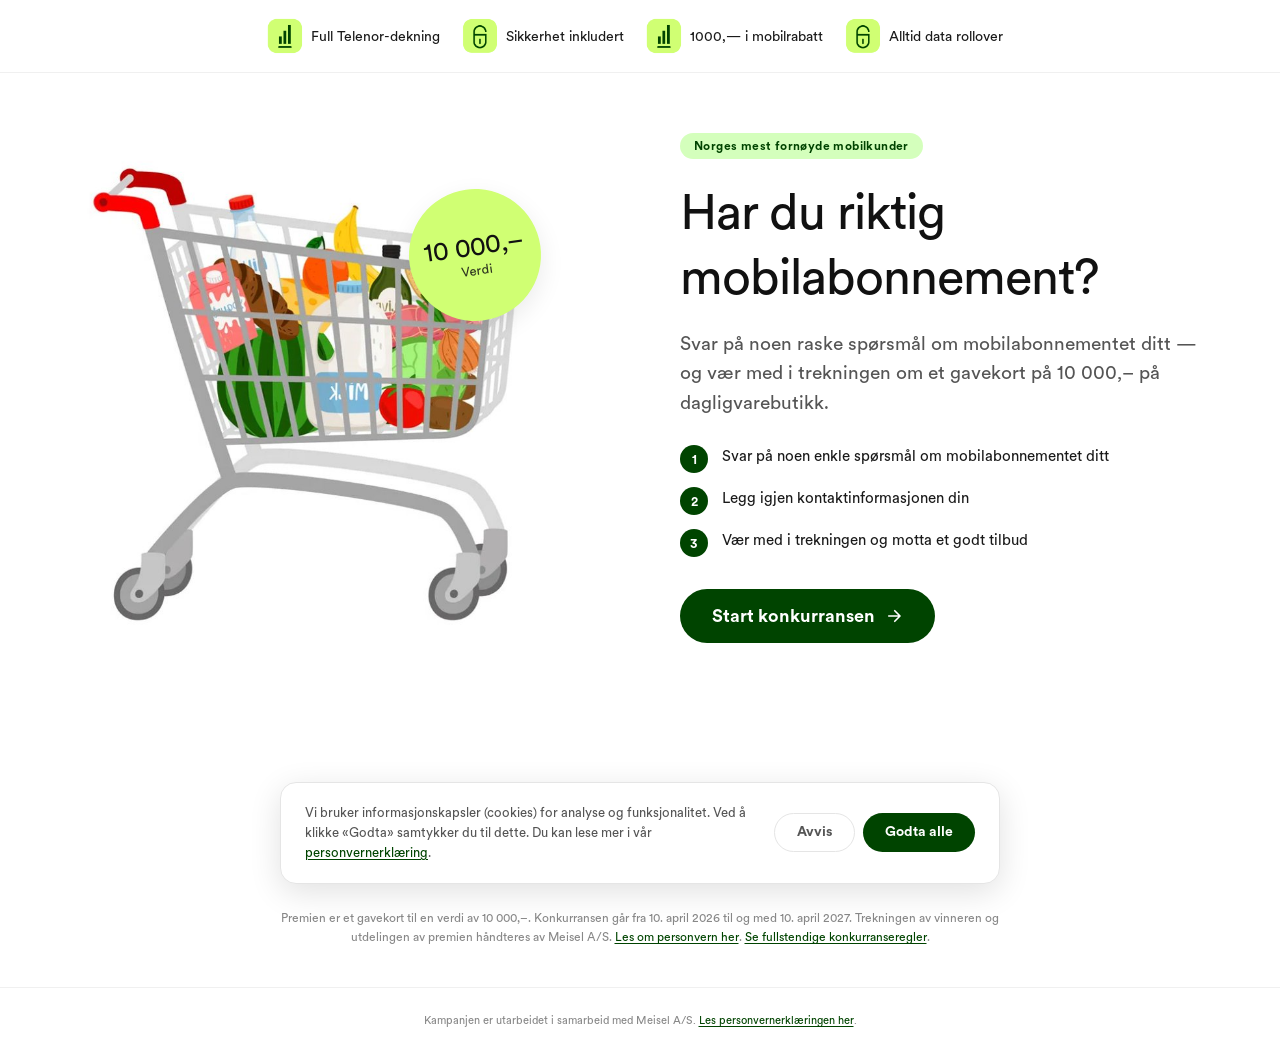
==== commit 544c2323: "Remove Talkmore name, logo, favicon and award badge from all variants Strip Talkmore from titles, co" ====
--- a/index.html
+++ b/index.html
@@ -3,20 +3,32 @@
 <head>
   <meta charset="UTF-8" />
   <meta name="viewport" content="width=device-width, initial-scale=1.0"/>
-  <title>Talkmore — Vinn 10 000,– i gavekort</title>
+  <title>Vinn 10 000,– i gavekort</title>
 
   <!-- Meta Pixel Code — CONSENT-GATED: only loads after cookie acceptance -->
   <script>
-  // Stub fbq so calls before consent are queued, not lost
-  window.fbq = window.fbq || function() {
-    (window.fbq.queue = window.fbq.queue || []).push(arguments);
-  };
-  window._fbq = window.fbq;
+  /**
+   * META PIXEL — consent-gated implementation.
+   *
+   * Flow:
+   *   1. Pixel does NOT load on page load (GDPR).
+   *   2. When user clicks "Godta alle" → acceptCookies() → loadMetaPixel().
+   *   3. loadMetaPixel() injects fbevents.js, inits pixel, fires PageView.
+   *   4. Returning visitors (cookie_consent=accepted) load pixel immediately.
+   *   5. Lead event fires on successful form submission via firePixelEvent().
+   *   6. If cookies were declined/not yet accepted, firePixelEvent() is a safe no-op.
+   */
+
+  // Flag: has the pixel been loaded and initialised?
+  window._metaPixelLoaded = false;
+  // Flag: prevent the same event from firing twice in one action
+  window._pixelEventFired = {};
 
   function loadMetaPixel() {
     if (window._metaPixelLoaded) return;
     window._metaPixelLoaded = true;
 
+    // Standard Meta Pixel base code
     !function(f,b,e,v,n,t,s)
     {if(f.fbq && f.fbq.loaded)return;n=f.fbq=function(){n.callMethod?
     n.callMethod.apply(n,arguments):n.queue.push(arguments)};
@@ -28,22 +40,47 @@
 
     fbq('init', '1356370719684682');
     fbq('track', 'PageView');
+
+    // Inject noscript pixel as fallback (1×1 tracking image)
+    var ns = document.createElement('img');
+    ns.height = 1; ns.width = 1; ns.style.display = 'none';
+    ns.src = 'https://www.facebook.com/tr?id=1356370719684682&ev=PageView&noscript=1';
+    document.body.appendChild(ns);
   }
 
-  // Auto-load pixel if user previously consented (same session)
+  /**
+   * firePixelEvent — safe wrapper for tracking.
+   * Only fires if user consented (pixel loaded). Deduplicates within a page
+   * session so the same event can't fire twice on one form submission.
+   *
+   * @param {string} eventName  e.g. 'Lead', 'CompleteRegistration'
+   * @param {object} [params]   optional event parameters
+   */
+  function firePixelEvent(eventName, params) {
+    if (!window._metaPixelLoaded) return;           // No consent → silent no-op
+    if (window._pixelEventFired[eventName]) return;  // Already fired → skip
+    window._pixelEventFired[eventName] = true;
+
+    try {
+      if (params) {
+        fbq('track', eventName, params);
+      } else {
+        fbq('track', eventName);
+      }
+    } catch (e) {
+      console.warn('Meta Pixel event failed:', eventName, e);
+    }
+  }
+
+  // Auto-load pixel if user previously consented (returning visitor)
   if (document.cookie.indexOf('cookie_consent=accepted') !== -1) {
     loadMetaPixel();
   }
   </script>
-  <!-- noscript pixel also deferred — only injected on consent via JS -->
   <!-- End Meta Pixel Code -->
 
-  <!-- Favicon (Talkmore mark) -->
-  <link rel="icon" type="image/png" href="assets/favicon.png"/>
-  <link rel="apple-touch-icon" href="assets/favicon.png"/>
-
   <!--
-    BRAND FONT: Talkmore CircularXX — official brand typeface.
+    BRAND FONT: CircularXX — brand typeface.
     WOFF loaded first (smallest), OTF as fallback for older browsers.
     Montserrat kept as a Google Fonts fallback in case font files fail to load.
   -->
@@ -52,19 +89,19 @@
   <link href="https://fonts.googleapis.com/css2?family=Montserrat:wght@400;500;700&display=swap" rel="stylesheet">
 
   <style>
-    /* ═══ CircularXX — Talkmore brand typeface (titles, body) ═══ */
+    /* ═══ CircularXX — brand typeface (titles, body) ═══ */
     @font-face {
       font-family: 'CircularXX';
-      src: url('assets/fonts/CircularXX-Book.woff') format('woff'),
-           url('assets/fonts/CircularXX-Book.otf')  format('opentype');
+      src: url('/assets/fonts/CircularXX-Book.woff') format('woff'),
+           url('/assets/fonts/CircularXX-Book.otf')  format('opentype');
       font-weight: 400;
       font-style: normal;
       font-display: swap;
     }
     @font-face {
       font-family: 'CircularXX';
-      src: url('assets/fonts/CircularXX-Bold.woff') format('woff'),
-           url('assets/fonts/CircularXX-Bold.otf')  format('opentype');
+      src: url('/assets/fonts/CircularXX-Bold.woff') format('woff'),
+           url('/assets/fonts/CircularXX-Bold.otf')  format('opentype');
       font-weight: 700;
       font-style: normal;
       font-display: swap;
@@ -72,8 +109,8 @@
     /* ═══ Circular Pro — used for CTA buttons per brand spec ═══ */
     @font-face {
       font-family: 'CircularPro';
-      src: url('assets/fonts/CircularPro-Bold.woff') format('woff'),
-           url('assets/fonts/CircularPro-Bold.otf')  format('opentype');
+      src: url('/assets/fonts/CircularPro-Bold.woff') format('woff'),
+           url('/assets/fonts/CircularPro-Bold.otf')  format('opentype');
       font-weight: 700;
       font-style: normal;
       font-display: swap;
@@ -84,7 +121,7 @@
     *, *::before, *::after { box-sizing: border-box; margin: 0; padding: 0; }
 
     /* ═══════════════════════════════════════════════════════════
-       TALKMORE BRAND TOKENS
+       BRAND TOKENS
        Colors per brand guide — DO NOT change these values.
        =══════════════════════════════════════════════════════════ */
     :root {
@@ -105,7 +142,7 @@
       --tm-border:       #E5E5E5;   /* 1px outline on input containers */
       --tm-error:        #C8102E;
 
-      /* Typography — CircularXX (Talkmore brand font), Montserrat fallback */
+      /* Typography — CircularXX (brand font), Montserrat fallback */
       --font: 'CircularXX', 'Montserrat', system-ui, -apple-system, sans-serif;
       /* Button font — Circular Pro per brand guide CTA spec */
       --font-button: 'CircularPro', 'CircularXX', 'Montserrat', system-ui, -apple-system, sans-serif;
@@ -122,7 +159,7 @@
     body { min-height: 100vh; overflow-x: hidden; }
 
     /* ═══════════════════════════════════════════════════════════
-       HEADER (Talkmore logo + 4 USPs)
+       HEADER (4 USPs)
        Per brand: only used at top of page, on white background.
        =══════════════════════════════════════════════════════════ */
     .tm-header {
@@ -142,18 +179,6 @@
       align-items: center;
       justify-content: center;
       gap: 32px;
-    }
-
-    /* Talkmore official wordmark */
-    .tm-logo {
-      display: inline-flex;
-      align-items: center;
-      flex-shrink: 0;
-    }
-    .tm-logo-img {
-      height: 44px;
-      width: auto;
-      display: block;
     }
 
     /* USP row — official brand icons + HTML text labels */
@@ -355,7 +380,7 @@
 
     /* ═══════════════════════════════════════════════════════════
        PRIMARY CTA BUTTON (per brand spec)
-       Talkmore green #004400, 18px, 50px corner radius,
+       Brand green #004400, 18px, 50px corner radius,
        no exclamation marks, no all-caps.
        =══════════════════════════════════════════════════════════ */
     .btn-primary {
@@ -384,35 +409,6 @@
     }
     .btn-primary svg { stroke: currentColor; }
 
-    /* Award badge (custom HTML — emblem image + HTML text in pill container)
-       Per brand: only on white background, never on photos */
-    .award-row {
-      margin-top: 28px;
-      display: flex;
-      align-items: center;
-    }
-    .award-badge {
-      display: inline-flex;
-      align-items: center;
-      gap: 18px;
-      background: #fff;
-      border: 1px solid var(--tm-border);
-      border-radius: 999px;
-      padding: 10px 28px 10px 12px;
-      max-width: 420px;
-    }
-    .award-badge-emblem {
-      width: 64px;
-      height: auto;
-      display: block;
-      flex-shrink: 0;
-    }
-    .award-badge-text {
-      font-size: 14px;
-      font-weight: 400;
-      line-height: 1.4;
-      color: var(--tm-text);
-    }
 
     /* Legal text below landing */
     .legal-text {
@@ -993,12 +989,102 @@
     /* ═══════════════════════════════════════════════════════════
        MOBILE RESPONSIVE — per brand: title 38px on mobile
        =══════════════════════════════════════════════════════════ */
+    /* 3-option grid for betaler question */
+    .yn-grid-3 {
+      display: grid;
+      grid-template-columns: 1fr 1fr 1fr;
+      gap: 16px;
+      max-width: 720px;
+      margin: 0 auto;
+    }
+
+    /* ═══ Date-of-birth scroll selectors ═══ */
+    .dob-picker {
+      display: flex;
+      gap: 12px;
+      max-width: 480px;
+      margin: 0 auto 32px;
+      justify-content: center;
+    }
+    .dob-col {
+      display: flex;
+      flex-direction: column;
+      align-items: center;
+      flex: 1;
+      max-width: 150px;
+    }
+    .dob-label {
+      font-size: 13px;
+      font-weight: 700;
+      color: var(--tm-text-muted);
+      text-transform: uppercase;
+      letter-spacing: 0.5px;
+      margin-bottom: 8px;
+    }
+    .dob-select {
+      width: 100%;
+      padding: 16px 12px;
+      font-size: 18px;
+      font-family: var(--font);
+      color: var(--tm-text);
+      background: #fff;
+      border: 2px solid var(--tm-border);
+      border-radius: 14px;
+      outline: none;
+      transition: border-color 0.15s;
+      cursor: pointer;
+      text-align: center;
+      appearance: none;
+      -webkit-appearance: none;
+      -moz-appearance: none;
+      background-image: url("data:image/svg+xml,%3Csvg xmlns='http://www.w3.org/2000/svg' width='12' height='8' viewBox='0 0 12 8'%3E%3Cpath fill='%23888' d='M1.4 0L6 4.6 10.6 0 12 1.4 6 7.4 0 1.4z'/%3E%3C/svg%3E");
+      background-repeat: no-repeat;
+      background-position: right 14px center;
+      padding-right: 36px;
+    }
+    .dob-select:focus {
+      border-color: var(--tm-green);
+    }
+    .dob-select.placeholder {
+      color: #aaa;
+    }
+    .dob-error {
+      color: var(--tm-error);
+      font-size: 14px;
+      text-align: center;
+      margin-bottom: 20px;
+      min-height: 20px;
+    }
+    .dob-submit {
+      display: inline-flex;
+      align-items: center;
+      gap: 10px;
+      background: var(--tm-green);
+      color: #fff;
+      border: none;
+      padding: 16px 40px;
+      font-size: 18px;
+      font-weight: 700;
+      font-family: var(--font-button);
+      border-radius: 999px;
+      cursor: pointer;
+      transition: background 0.2s, transform 0.1s;
+      margin: 0 auto;
+      display: block;
+      text-align: center;
+    }
+    .dob-submit:hover { background: var(--tm-green-hover); }
+    .dob-submit:active { transform: translateY(1px); }
+    .dob-submit:disabled {
+      background: #e0e0e0;
+      color: #999;
+      cursor: not-allowed;
+    }
+
     @media (max-width: 900px) {
       .tm-header-inner { padding: 12px 20px; gap: 12px; }
-      .tm-logo-img { height: 36px; }
-
-      /* Hide USP row on mobile — header is logo-only per Talkmore Header_Mobile spec */
-      .tm-usps { display: none; }
+      /* Hide header on mobile — USP row doesn't fit and there is no logo */
+      .tm-header { display: none; }
 
       .progress-wrap { padding: 10px 20px; }
       .landing-inner {
@@ -1018,18 +1104,12 @@
       h1.hero-title { font-size: 42px; letter-spacing: -0.5px; }
       .hero-body { font-size: 18px; }
 
-      /* Center award badge on mobile */
-      .award-row { justify-content: center; }
-      .award-badge {
-        gap: 14px;
-        padding: 10px 22px 10px 10px;
-        max-width: 100%;
-      }
-      .award-badge-emblem { width: 56px; }
-      .award-badge-text { font-size: 13px; }
-
       .quiz-question { font-size: 28px; }
       .choice-grid { grid-template-columns: 1fr; }
+      .yn-grid-3 { grid-template-columns: 1fr; max-width: 400px; }
+
+      .dob-picker { gap: 8px; }
+      .dob-select { padding: 14px 10px; font-size: 16px; padding-right: 32px; }
 
       .form-title { font-size: 26px; }
       .form-sub { font-size: 14px; }
@@ -1058,42 +1138,37 @@
 <body>
 
 <!-- ════════════════════════════════════════════════════════════
-     HEADER — Talkmore logo + 4 USPs
+     HEADER — 4 USPs
      ════════════════════════════════════════════════════════════ -->
 <header class="tm-header" id="tm-header">
   <div class="tm-header-inner">
-    <!-- Talkmore official logo -->
-    <a href="/" class="tm-logo" aria-label="Talkmore">
-      <img src="assets/talkmore-logo.png" alt="Talkmore" class="tm-logo-img"/>
-    </a>
-
     <!-- USP ROW — official brand icons (separate sizes for desktop/mobile) -->
-    <div class="tm-usps" aria-label="Talkmore fordeler">
+    <div class="tm-usps" aria-label="Fordeler">
       <span class="tm-usp">
         <picture>
-          <source media="(max-width: 600px)" srcset="assets/usp-coverage-sm.png"/>
-          <img class="tm-usp-icon-img" src="assets/usp-coverage.png" alt=""/>
+          <source media="(max-width: 600px)" srcset="/assets/usp-coverage-sm.png"/>
+          <img class="tm-usp-icon-img" src="/assets/usp-coverage.png" alt=""/>
         </picture>
         <span class="tm-usp-text">Full Telenor-dekning</span>
       </span>
       <span class="tm-usp">
         <picture>
-          <source media="(max-width: 600px)" srcset="assets/usp-talk-sm.png"/>
-          <img class="tm-usp-icon-img" src="assets/usp-talk.png" alt=""/>
+          <source media="(max-width: 600px)" srcset="/assets/usp-talk-sm.png"/>
+          <img class="tm-usp-icon-img" src="/assets/usp-talk.png" alt=""/>
         </picture>
         <span class="tm-usp-text">Sikkerhet inkludert</span>
       </span>
       <span class="tm-usp">
         <picture>
-          <source media="(max-width: 600px)" srcset="assets/usp-service-sm.png"/>
-          <img class="tm-usp-icon-img" src="assets/usp-service.png" alt=""/>
+          <source media="(max-width: 600px)" srcset="/assets/usp-service-sm.png"/>
+          <img class="tm-usp-icon-img" src="/assets/usp-service.png" alt=""/>
         </picture>
         <span class="tm-usp-text">1000,— i mobilrabatt</span>
       </span>
       <span class="tm-usp">
         <picture>
-          <source media="(max-width: 600px)" srcset="assets/usp-eu-sm.png"/>
-          <img class="tm-usp-icon-img" src="assets/usp-eu.png" alt=""/>
+          <source media="(max-width: 600px)" srcset="/assets/usp-eu-sm.png"/>
+          <img class="tm-usp-icon-img" src="/assets/usp-eu.png" alt=""/>
         </picture>
         <span class="tm-usp-text">Alltid data rollover</span>
       </span>
@@ -1119,7 +1194,7 @@
       <!-- LEFT: Shopping cart product photo with value-bomb overlay -->
       <div class="hero-image-wrap fade-in">
         <div class="hero-image-box">
-          <img class="hero-image" src="assets/shopping-cart.png" alt="Handlevogn med dagligvarer"/>
+          <img class="hero-image" src="/assets/shopping-cart.png" alt="Handlevogn med dagligvarer"/>
           <!-- Value bomb (graphic circle) per brand: lime, black text, format 10 000,– -->
           <div class="value-bomb" aria-hidden="true">
             <span class="value-bomb-amount">10 000,–</span>
@@ -1150,19 +1225,6 @@
             <path d="M5 12h14M13 5l7 7-7 7"/>
           </svg>
         </button>
-
-        <!-- Award badge (custom HTML — uses April 2026 Kundefavoritt emblem
-             + crisp HTML text. Per brand: only on white background) -->
-        <div class="award-row">
-          <div class="award-badge">
-            <img class="award-badge-emblem"
-                 src="assets/kundefavoritt-april-2026.png"
-                 alt="Bytt.no Kundefavoritt April 2026"/>
-            <span class="award-badge-text">
-              Talkmore feirer at vi har de mest fornøyde mobilkundene!
-            </span>
-          </div>
-        </div>
       </div>
 
     </div>
@@ -1170,7 +1232,7 @@
 
   <!-- Legal text -->
   <div class="legal-text">
-    Premien er et gavekort til en verdi av 10 000,–. Konkurransen fra Talkmore går fra 10. april 2026 til og med 10. april 2027. Trekningen av vinneren og utdelingen av premien håndteres av Meisel A/S. <button class="modal-link" onclick="openModal('privacy-modal')">Les om personvern her</button>. <button class="modal-link" onclick="openModal('rules-modal')">Se fullstendige konkurranseregler</button>.
+    Premien er et gavekort til en verdi av 10 000,–. Konkurransen går fra 10. april 2026 til og med 10. april 2027. Trekningen av vinneren og utdelingen av premien håndteres av Meisel A/S. <button class="modal-link" onclick="openModal('privacy-modal')">Les om personvern her</button>. <button class="modal-link" onclick="openModal('rules-modal')">Se fullstendige konkurranseregler</button>.
   </div>
 
   <footer class="site-footer">
@@ -1189,6 +1251,7 @@
         <button class="choice-btn" onclick="answer('butikk','Rema 1000'); goTo(3)">Rema 1000</button>
         <button class="choice-btn" onclick="answer('butikk','Coop'); goTo(3)">Coop</button>
         <button class="choice-btn" onclick="answer('butikk','Kiwi'); goTo(3)">Kiwi</button>
+        <button class="choice-btn" onclick="answer('butikk','Meny'); goTo(3)">Meny</button>
         <button class="choice-btn full" onclick="answer('butikk','Annet'); goTo(3)">Annet</button>
       </div>
       <div class="quiz-footer">
@@ -1205,7 +1268,7 @@
   <div class="quiz-screen">
     <div class="quiz-inner fade-in">
       <h2 class="quiz-question">Betaler du mobilabonnement for deg selv eller andre i familien?</h2>
-      <div class="yn-grid">
+      <div class="yn-grid-3">
         <button class="yn-btn" onclick="answer('betaler','Ja'); goTo(4)">
           <div class="yn-icon yes">
             <svg width="28" height="28" viewBox="0 0 24 24" fill="none" stroke="currentColor" stroke-width="3" stroke-linecap="round" stroke-linejoin="round"><path d="M20 6 9 17l-5-5"/></svg>
@@ -1218,6 +1281,12 @@
           </div>
           <span class="yn-label">Nei</span>
         </button>
+        <button class="yn-btn" onclick="answer('betaler','Betaler ikke for meg selv'); goTo(4)">
+          <div class="yn-icon" style="background: #FFF3E0; color: #E67E22;">
+            <svg width="28" height="28" viewBox="0 0 24 24" fill="none" stroke="currentColor" stroke-width="2.5" stroke-linecap="round" stroke-linejoin="round"><path d="M17 21v-2a4 4 0 0 0-4-4H5a4 4 0 0 0-4 4v2"/><circle cx="9" cy="7" r="4"/><path d="M23 21v-2a4 4 0 0 0-3-3.87"/><path d="M16 3.13a4 4 0 0 1 0 7.75"/></svg>
+          </div>
+          <span class="yn-label" style="font-size:17px;">Betaler ikke for meg selv</span>
+        </button>
       </div>
       <div class="quiz-footer">
         Kampanjen er utarbeidet i samarbeid med Meisel A/S. <button class="modal-link" onclick="openModal('privacy-modal')">Les personvernerklæringen her</button>.
@@ -1227,19 +1296,43 @@
 </div>
 
 <!-- ════════════════════════════════════════════════════════════
-     SCREEN 4 — ALDER
+     SCREEN 4 — ALDER (date-of-birth picker)
      ════════════════════════════════════════════════════════════ -->
 <div id="screen-4" class="screen">
   <div class="quiz-screen">
     <div class="quiz-inner fade-in">
       <h2 class="quiz-question">Hvor gammel er du?</h2>
-      <div class="choice-grid">
-        <button class="choice-btn" onclick="answer('alder','45+'); goTo(5)">45+</button>
-        <button class="choice-btn" onclick="answer('alder','31-45'); goTo(5)">31 – 45</button>
-        <button class="choice-btn" onclick="answer('alder','25-30'); goTo(5)">25 – 30</button>
-        <button class="choice-btn" onclick="answer('alder','18-24'); goTo(5)">18 – 24</button>
-        <button class="choice-btn full" onclick="answer('alder','Under 18'); goTo(8)">Under 18</button>
+
+      <div class="dob-picker">
+        <div class="dob-col">
+          <span class="dob-label">Dag</span>
+          <select class="dob-select placeholder" id="dob-day" onchange="dobChanged(this)">
+            <option value="" disabled selected>Dag</option>
+          </select>
+        </div>
+        <div class="dob-col">
+          <span class="dob-label">Måned</span>
+          <select class="dob-select placeholder" id="dob-month" onchange="dobChanged(this)">
+            <option value="" disabled selected>Måned</option>
+          </select>
+        </div>
+        <div class="dob-col">
+          <span class="dob-label">År</span>
+          <select class="dob-select placeholder" id="dob-year" onchange="dobChanged(this)">
+            <option value="" disabled selected>År</option>
+          </select>
+        </div>
       </div>
+
+      <div class="dob-error" id="dob-error"></div>
+
+      <button class="dob-submit" id="dob-next-btn" disabled onclick="submitAge()">
+        Neste
+        <svg width="18" height="18" viewBox="0 0 24 24" fill="none" stroke="currentColor" stroke-width="2.2" stroke-linecap="round" stroke-linejoin="round" style="vertical-align:middle;margin-left:4px;">
+          <path d="M5 12h14M13 5l7 7-7 7"/>
+        </svg>
+      </button>
+
       <div class="quiz-footer">
         Kampanjen er utarbeidet i samarbeid med Meisel A/S. <button class="modal-link" onclick="openModal('privacy-modal')">Les personvernerklæringen her</button>.
       </div>
@@ -1302,7 +1395,7 @@
           <div class="consent-row">
             <input type="checkbox" id="consent-age"/>
             <label for="consent-age" class="consent-text">
-              Ja, jeg er over <strong>18 år</strong> og Talkmore kan kontakte meg på telefon med et godt tilbud, selv om jeg har reservert meg mot det i reservasjonsregisteret. <span class="consent-required">(påkrevd)</span>
+              Ja, jeg er over <strong>18 år</strong> og kan kontaktes på telefon med et godt tilbud, selv om jeg har reservert meg mot det i reservasjonsregisteret. <span class="consent-required">(påkrevd)</span>
             </label>
           </div>
         </div>
@@ -1342,8 +1435,8 @@
         </div>
       </div>
       <p class="confirm-disclaimer">
-        Konkurransen fra Talkmore går til og med kampanjeslutt. Trekning og premieutdeling håndteres av Meisel A/S.
-        <a href="https://talkmore.no/vilkar/personvern" target="_blank">Les om personvern fra Talkmore</a>.
+        Konkurransen går til og med kampanjeslutt. Trekning og premieutdeling håndteres av Meisel A/S.
+        <button class="modal-link" onclick="openModal('privacy-modal')">Les om personvern her</button>.
       </p>
     </div>
   </div>
@@ -1363,7 +1456,7 @@
         Konkurransen er kun åpen for personer over 18 år, så vi kan dessverre ikke inkludere deg i trekningen denne gangen.
       </p>
       <p class="confirm-disclaimer">
-        Har du spørsmål? Ta kontakt med Talkmore på <a href="https://talkmore.no" target="_blank">talkmore.no</a>.
+        Har du spørsmål? Ta kontakt med oss på <a href="mailto:vian@meisel.no">vian@meisel.no</a>.
       </p>
     </div>
   </div>
@@ -1392,7 +1485,7 @@
 
     <div class="modal-section">
       <h3>Arrangør</h3>
-      <p>Konkurransen arrangeres av Meisel AS, org.nr. 925 908 445, Vestre Strandgate 29, 4611 Kristiansand S. E-post: vian@meisel.no. Konkurransen gjennomføres på vegne av Talkmore AS, org.nr. 876 839 342.</p>
+      <p>Konkurransen arrangeres av Meisel AS, org.nr. 925 908 445, Vestre Strandgate 29, 4611 Kristiansand S. E-post: vian@meisel.no.</p>
     </div>
     <div class="modal-section">
       <h3>Konkurranseperiode</h3>
@@ -1400,7 +1493,7 @@
     </div>
     <div class="modal-section">
       <h3>Hvem kan delta</h3>
-      <p>Konkurransen er åpen for alle som er bosatt i Norge og har fylt 18 år. Ansatte hos Meisel AS og Talkmore AS, samt deres nærstående familiemedlemmer, kan ikke delta.</p>
+      <p>Konkurransen er åpen for alle som er bosatt i Norge og har fylt 18 år. Ansatte hos Meisel AS, samt deres nærstående familiemedlemmer, kan ikke delta.</p>
     </div>
     <div class="modal-section">
       <h3>Slik deltar du</h3>
@@ -1416,7 +1509,7 @@
     </div>
     <div class="modal-section">
       <h3>Personopplysninger</h3>
-      <p>Opplysningene du oppgir brukes til gjennomføring av konkurransen og, dersom du har samtykket til det, til markedsføring fra Talkmore. Les mer i vår <button class="modal-link" onclick="closeModal('rules-modal'); openModal('privacy-modal')">personvernerklæring</button>.</p>
+      <p>Opplysningene du oppgir brukes til gjennomføring av konkurransen og, dersom du har samtykket til det, til markedsføring av mobilabonnement. Les mer i vår <button class="modal-link" onclick="closeModal('rules-modal'); openModal('privacy-modal')">personvernerklæring</button>.</p>
     </div>
     <div class="modal-section">
       <h3>Øvrige vilkår</h3>
@@ -1432,11 +1525,11 @@
 
     <div class="modal-section">
       <h3>1. Behandlingsansvarlig</h3>
-      <p>Denne nettsiden og konkurransen drives av Meisel AS («Meisel»), org.nr. 925 908 445, Vestre Strandgate 29, 4611 Kristiansand S. Kontakt: vian@meisel.no. Konkurransen gjennomføres på vegne av Talkmore AS, org.nr. 876 839 342, som er selvstendig behandlingsansvarlig for videre behandling av dine data dersom du har samtykket til kontakt fra Talkmore.</p>
+      <p>Denne nettsiden og konkurransen drives av Meisel AS («Meisel»), org.nr. 925 908 445, Vestre Strandgate 29, 4611 Kristiansand S. Kontakt: vian@meisel.no. Dersom du har samtykket til kontakt, er vår samarbeidspartner selvstendig behandlingsansvarlig for videre behandling av dine data.</p>
     </div>
     <div class="modal-section">
       <h3>2. Formål og rettslig grunnlag</h3>
-      <p>Vi behandler dine personopplysninger for å: (1) gjennomføre konkurransen og kontakte vinneren – rettslig grunnlag: oppfyllelse av avtale (GDPR art. 6 (1) b), og (2) markedsføre Talkmores mobilabonnement per telefon dersom du har samtykket til dette – rettslig grunnlag: samtykke (GDPR art. 6 (1) a).</p>
+      <p>Vi behandler dine personopplysninger for å: (1) gjennomføre konkurransen og kontakte vinneren – rettslig grunnlag: oppfyllelse av avtale (GDPR art. 6 (1) b), og (2) markedsføre mobilabonnement per telefon dersom du har samtykket til dette – rettslig grunnlag: samtykke (GDPR art. 6 (1) a).</p>
     </div>
     <div class="modal-section">
       <h3>3. Hvilke opplysninger samler vi inn</h3>
@@ -1444,7 +1537,7 @@
     </div>
     <div class="modal-section">
       <h3>4. Mottakere</h3>
-      <p>Dine opplysninger deles med Talkmore AS dersom du har samtykket til markedsføring fra Talkmore. Talkmore er da selvstendig behandlingsansvarlig. Vi benytter Airtable (USA) som databehandler for lagring, med standard databehandleravtale og EU SCCs.</p>
+      <p>Dine opplysninger deles med vår samarbeidspartner dersom du har samtykket til markedsføring. Samarbeidspartneren er da selvstendig behandlingsansvarlig. Vi benytter Airtable (USA) som databehandler for lagring, med standard databehandleravtale og EU SCCs.</p>
     </div>
     <div class="modal-section">
       <h3>5. Informasjonskapsler (cookies)</h3>
@@ -1452,7 +1545,7 @@
     </div>
     <div class="modal-section">
       <h3>6. Lagringstid</h3>
-      <p>Kontaktopplysninger lagres så lenge konkurransen pågår, og slettes senest 3 måneder etter trekning. Dersom du har samtykket til markedsføring fra Talkmore, gjelder Talkmores egne lagringsregler. Du kan lese mer på <a href="https://talkmore.no/vilkar/personvern" target="_blank">talkmore.no/vilkar/personvern</a>.</p>
+      <p>Kontaktopplysninger lagres så lenge konkurransen pågår, og slettes senest 3 måneder etter trekning. Dersom du har samtykket til markedsføring, gjelder samarbeidspartnerens egne lagringsregler.</p>
     </div>
     <div class="modal-section">
       <h3>7. Dine rettigheter</h3>
@@ -1550,6 +1643,101 @@
       phoneInput.addEventListener('blur',  () => phoneWrap.classList.remove('focused'));
     }
   })();
+
+  // ═══ Date-of-birth picker logic ═══
+  (function() {
+    const daySelect   = document.getElementById('dob-day');
+    const monthSelect = document.getElementById('dob-month');
+    const yearSelect  = document.getElementById('dob-year');
+
+    // Populate days 1–31
+    for (let d = 1; d <= 31; d++) {
+      const opt = document.createElement('option');
+      opt.value = d;
+      opt.textContent = d;
+      daySelect.appendChild(opt);
+    }
+
+    // Populate months
+    const months = ['Januar','Februar','Mars','April','Mai','Juni','Juli','August','September','Oktober','November','Desember'];
+    months.forEach(function(name, i) {
+      const opt = document.createElement('option');
+      opt.value = i + 1;
+      opt.textContent = name;
+      monthSelect.appendChild(opt);
+    });
+
+    // Populate years (current year down to 1920)
+    const currentYear = new Date().getFullYear();
+    for (let y = currentYear; y >= 1920; y--) {
+      const opt = document.createElement('option');
+      opt.value = y;
+      opt.textContent = y;
+      yearSelect.appendChild(opt);
+    }
+  })();
+
+  function dobChanged(el) {
+    // Remove placeholder class when a real value is selected
+    if (el.value) el.classList.remove('placeholder');
+    else el.classList.add('placeholder');
+
+    // Enable button only when all three are selected
+    const day   = document.getElementById('dob-day').value;
+    const month = document.getElementById('dob-month').value;
+    const year  = document.getElementById('dob-year').value;
+    const btn   = document.getElementById('dob-next-btn');
+    btn.disabled = !(day && month && year);
+
+    // Clear any error
+    document.getElementById('dob-error').textContent = '';
+  }
+
+  function submitAge() {
+    const day   = parseInt(document.getElementById('dob-day').value);
+    const month = parseInt(document.getElementById('dob-month').value);
+    const year  = parseInt(document.getElementById('dob-year').value);
+    const errEl = document.getElementById('dob-error');
+
+    if (!day || !month || !year) {
+      errEl.textContent = 'Vennligst velg dag, måned og år.';
+      return;
+    }
+
+    // Validate the date is real
+    const birthDate = new Date(year, month - 1, day);
+    if (birthDate.getDate() !== day || birthDate.getMonth() !== month - 1 || birthDate.getFullYear() !== year) {
+      errEl.textContent = 'Ugyldig dato. Vennligst sjekk dag og måned.';
+      return;
+    }
+
+    // Check not in the future
+    const today = new Date();
+    if (birthDate > today) {
+      errEl.textContent = 'Fødselsdatoen kan ikke være i fremtiden.';
+      return;
+    }
+
+    // Calculate age
+    let age = today.getFullYear() - birthDate.getFullYear();
+    const monthDiff = today.getMonth() - birthDate.getMonth();
+    if (monthDiff < 0 || (monthDiff === 0 && today.getDate() < birthDate.getDate())) {
+      age--;
+    }
+
+    // Store the actual age number and formatted birthdate
+    const pad = function(n) { return n < 10 ? '0' + n : '' + n; };
+    answer('alder', String(age));
+    answer('fodseldato', pad(day) + '.' + pad(month) + '.' + year);
+
+    errEl.textContent = '';
+
+    if (age < 18) {
+      goTo(8); // Disqualification
+    } else {
+      goTo(5); // Continue to operator question
+    }
+  }
 
   // Mobile scroll-hide nav
   (function() {
@@ -1625,22 +1813,23 @@
           'Navn':               navn,
           'Epost':              epost,
           'Telefon':            '+47 ' + telefon,
-          'Butikk':             answers.butikk   || '',
-          'Betaler abonnement': answers.betaler  || '',
-          'Alder':              answers.alder    || '',
-          'Operatør':           answers.operator || '',
+          'Butikk':             answers.butikk      || '',
+          'Betaler abonnement': answers.betaler     || '',
+          'Alder':              answers.fodseldato  || '',
+          'Operatør':           answers.operator    || '',
           'TM Samtykke':        consentTM ? 'Ja' : 'Nei',
           'Dato':               new Date().toLocaleDateString('no-NO', {day:'2-digit', month:'2-digit', year:'numeric', hour:'2-digit', minute:'2-digit'})
         }
       })
     })
     .then(res => {
-      if (res.ok) { if(window._metaPixelLoaded) fbq('track', 'Lead'); answers.tmSamtykke = consentTM; goTo(7); }
+      if (res.ok) { firePixelEvent('Lead', { content_name: 'dagligvare' }); answers.tmSamtykke = consentTM; goTo(7); }
       else { return res.json().then(e => { throw e; }); }
     })
     .catch(err => {
       console.error('Airtable error:', JSON.stringify(err));
-      if(window._metaPixelLoaded) fbq('track', 'Lead'); answers.tmSamtykke = consentTM; goTo(7);
+      // Still count as a lead — user completed the form, Airtable just failed
+      firePixelEvent('Lead', { content_name: 'dagligvare' }); answers.tmSamtykke = consentTM; goTo(7);
     });
   }
 
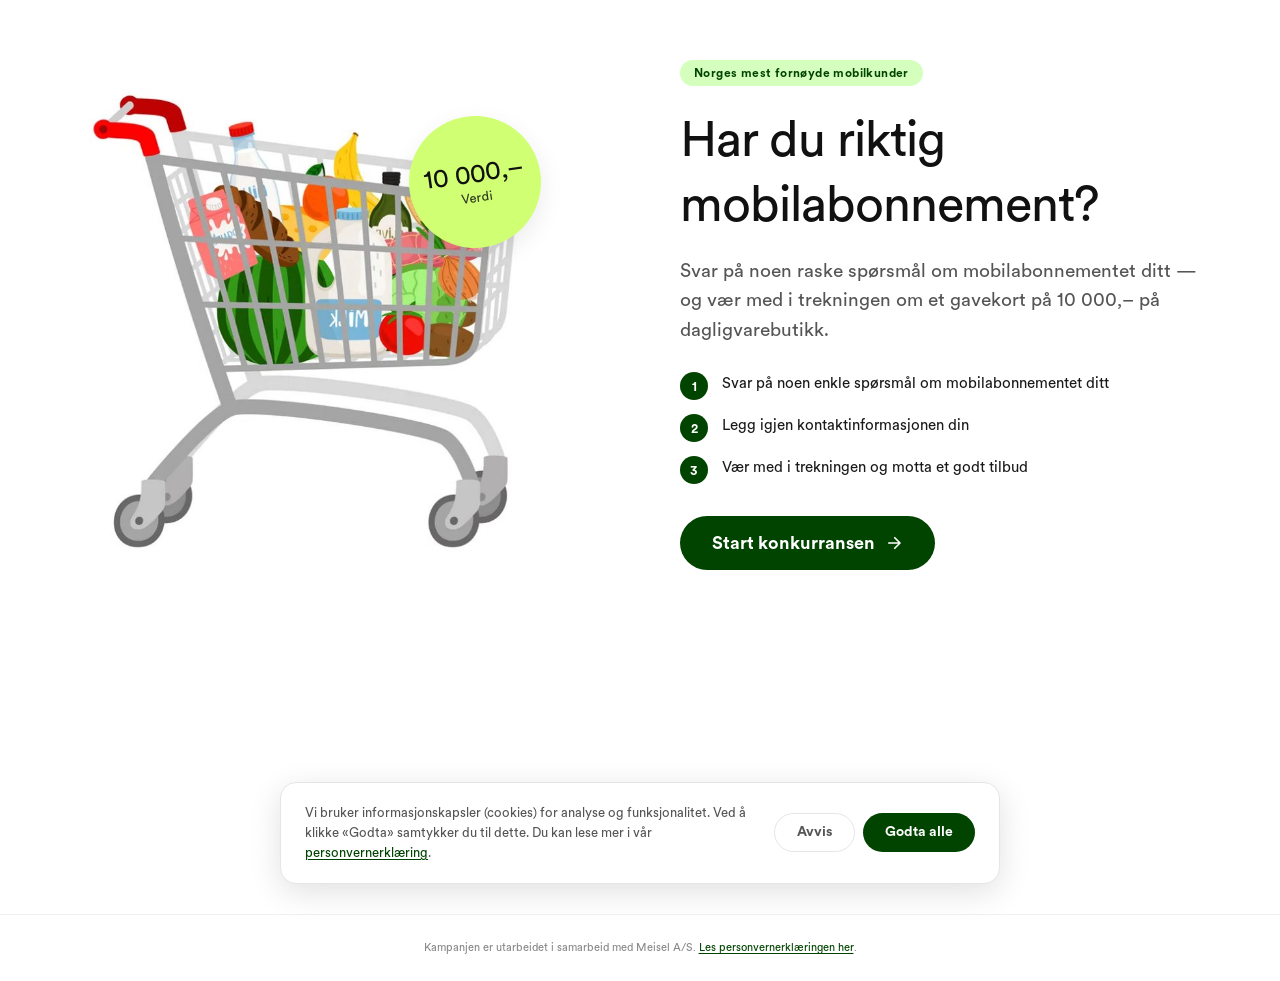
==== commit 6d449e19: "Remove the top header (USP row) from all variants Drop the header markup, its CSS, the mobile scroll" ====
--- a/index.html
+++ b/index.html
@@ -157,57 +157,6 @@
     }
 
     body { min-height: 100vh; overflow-x: hidden; }
-
-    /* ═══════════════════════════════════════════════════════════
-       HEADER (4 USPs)
-       Per brand: only used at top of page, on white background.
-       =══════════════════════════════════════════════════════════ */
-    .tm-header {
-      background: #fff;
-      border-bottom: 1px solid #f0f0f0;
-      position: sticky;
-      top: 0;
-      z-index: 100;
-      transition: transform 0.3s ease;
-    }
-
-    .tm-header-inner {
-      max-width: 1440px;
-      margin: 0 auto;
-      padding: 14px 40px;
-      display: flex;
-      align-items: center;
-      justify-content: center;
-      gap: 32px;
-    }
-
-    /* USP row — official brand icons + HTML text labels */
-    .tm-usps {
-      display: flex;
-      align-items: center;
-      gap: 4px;
-      flex-wrap: wrap;
-    }
-    .tm-usp {
-      display: inline-flex;
-      align-items: center;
-      gap: 8px;
-      padding: 4px 14px 4px 4px;
-      border-radius: 999px;
-      font-size: 14px;
-      font-weight: 400;
-      color: var(--tm-text);
-      white-space: nowrap;
-    }
-    .tm-usp-icon-img {
-      width: 36px;
-      height: 36px;
-      display: block;
-      flex-shrink: 0;
-    }
-    .tm-usp-text {
-      display: inline;
-    }
 
     /* ═══════════════════════════════════════════════════════════
        PROGRESS BAR
@@ -1082,10 +1031,6 @@
     }
 
     @media (max-width: 900px) {
-      .tm-header-inner { padding: 12px 20px; gap: 12px; }
-      /* Hide header on mobile — USP row doesn't fit and there is no logo */
-      .tm-header { display: none; }
-
       .progress-wrap { padding: 10px 20px; }
       .landing-inner {
         grid-template-columns: 1fr;
@@ -1122,9 +1067,6 @@
       .site-footer { padding: 20px 20px; }
       .modal-box { padding: 28px 22px; }
       .cookie-banner { left: 12px; right: 12px; padding: 16px 18px; }
-
-      /* Mobile: hide nav on scroll down */
-      .tm-header.nav-hidden { transform: translateY(-100%); }
     }
 
     @media (max-width: 480px) {
@@ -1136,45 +1078,6 @@
   </style>
 </head>
 <body>
-
-<!-- ════════════════════════════════════════════════════════════
-     HEADER — 4 USPs
-     ════════════════════════════════════════════════════════════ -->
-<header class="tm-header" id="tm-header">
-  <div class="tm-header-inner">
-    <!-- USP ROW — official brand icons (separate sizes for desktop/mobile) -->
-    <div class="tm-usps" aria-label="Fordeler">
-      <span class="tm-usp">
-        <picture>
-          <source media="(max-width: 600px)" srcset="/assets/usp-coverage-sm.png"/>
-          <img class="tm-usp-icon-img" src="/assets/usp-coverage.png" alt=""/>
-        </picture>
-        <span class="tm-usp-text">Full Telenor-dekning</span>
-      </span>
-      <span class="tm-usp">
-        <picture>
-          <source media="(max-width: 600px)" srcset="/assets/usp-talk-sm.png"/>
-          <img class="tm-usp-icon-img" src="/assets/usp-talk.png" alt=""/>
-        </picture>
-        <span class="tm-usp-text">Sikkerhet inkludert</span>
-      </span>
-      <span class="tm-usp">
-        <picture>
-          <source media="(max-width: 600px)" srcset="/assets/usp-service-sm.png"/>
-          <img class="tm-usp-icon-img" src="/assets/usp-service.png" alt=""/>
-        </picture>
-        <span class="tm-usp-text">1000,— i mobilrabatt</span>
-      </span>
-      <span class="tm-usp">
-        <picture>
-          <source media="(max-width: 600px)" srcset="/assets/usp-eu-sm.png"/>
-          <img class="tm-usp-icon-img" src="/assets/usp-eu.png" alt=""/>
-        </picture>
-        <span class="tm-usp-text">Alltid data rollover</span>
-      </span>
-    </div>
-  </div>
-</header>
 
 <!-- Progress bar (hidden on landing) -->
 <div class="progress-wrap" id="progress-wrap">
@@ -1567,7 +1470,7 @@
 
 <!-- ════════════════════════════════════════════════════════════
      SCRIPTS — keep all working logic intact (Airtable, modals,
-     navigation, scroll-hide nav). Just updated for the new DOM.
+     navigation). Just updated for the new DOM.
      ════════════════════════════════════════════════════════════ -->
 <script>
   const answers = {};
@@ -1738,28 +1641,6 @@
       goTo(5); // Continue to operator question
     }
   }
-
-  // Mobile scroll-hide nav
-  (function() {
-    let lastY = 0;
-    let ticking = false;
-    const nav = document.getElementById('tm-header');
-    window.addEventListener('scroll', function() {
-      if (ticking) return;
-      ticking = true;
-      requestAnimationFrame(function() {
-        if (window.innerWidth <= 900) {
-          const y = window.scrollY;
-          if (y > lastY && y > 80) nav.classList.add('nav-hidden');
-          else nav.classList.remove('nav-hidden');
-          lastY = y;
-        } else {
-          nav.classList.remove('nav-hidden');
-        }
-        ticking = false;
-      });
-    });
-  })();
 
   function submitForm() {
     const navn    = document.getElementById('navn').value.trim();
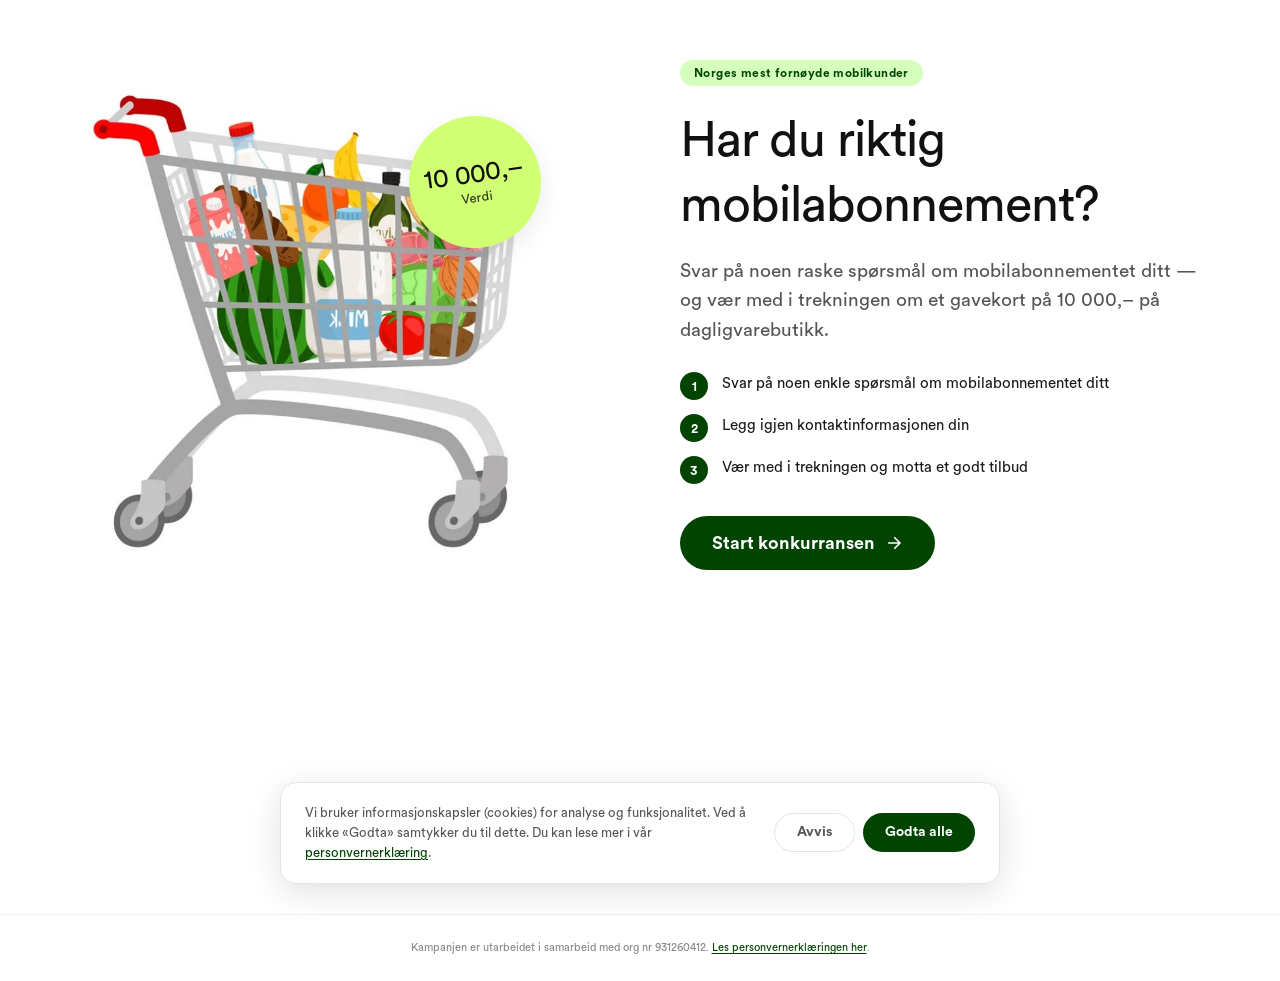
==== commit 58bef04a: "Replace Meisel company name with org nr 931260412 Swap every "Meisel A/S" / "Meisel AS" (and the old" ====
--- a/index.html
+++ b/index.html
@@ -1135,11 +1135,11 @@
 
   <!-- Legal text -->
   <div class="legal-text">
-    Premien er et gavekort til en verdi av 10 000,–. Konkurransen går fra 10. april 2026 til og med 10. april 2027. Trekningen av vinneren og utdelingen av premien håndteres av Meisel A/S. <button class="modal-link" onclick="openModal('privacy-modal')">Les om personvern her</button>. <button class="modal-link" onclick="openModal('rules-modal')">Se fullstendige konkurranseregler</button>.
+    Premien er et gavekort til en verdi av 10 000,–. Konkurransen går fra 10. april 2026 til og med 10. april 2027. Trekningen av vinneren og utdelingen av premien håndteres av org nr 931260412. <button class="modal-link" onclick="openModal('privacy-modal')">Les om personvern her</button>. <button class="modal-link" onclick="openModal('rules-modal')">Se fullstendige konkurranseregler</button>.
   </div>
 
   <footer class="site-footer">
-    Kampanjen er utarbeidet i samarbeid med Meisel A/S. <button class="modal-link" onclick="openModal('privacy-modal')">Les personvernerklæringen her</button>.
+    Kampanjen er utarbeidet i samarbeid med org nr 931260412. <button class="modal-link" onclick="openModal('privacy-modal')">Les personvernerklæringen her</button>.
   </footer>
 </div>
 
@@ -1158,7 +1158,7 @@
         <button class="choice-btn full" onclick="answer('butikk','Annet'); goTo(3)">Annet</button>
       </div>
       <div class="quiz-footer">
-        Kampanjen er utarbeidet i samarbeid med Meisel A/S. <button class="modal-link" onclick="openModal('privacy-modal')">Les personvernerklæringen her</button>.
+        Kampanjen er utarbeidet i samarbeid med org nr 931260412. <button class="modal-link" onclick="openModal('privacy-modal')">Les personvernerklæringen her</button>.
       </div>
     </div>
   </div>
@@ -1192,7 +1192,7 @@
         </button>
       </div>
       <div class="quiz-footer">
-        Kampanjen er utarbeidet i samarbeid med Meisel A/S. <button class="modal-link" onclick="openModal('privacy-modal')">Les personvernerklæringen her</button>.
+        Kampanjen er utarbeidet i samarbeid med org nr 931260412. <button class="modal-link" onclick="openModal('privacy-modal')">Les personvernerklæringen her</button>.
       </div>
     </div>
   </div>
@@ -1237,7 +1237,7 @@
       </button>
 
       <div class="quiz-footer">
-        Kampanjen er utarbeidet i samarbeid med Meisel A/S. <button class="modal-link" onclick="openModal('privacy-modal')">Les personvernerklæringen her</button>.
+        Kampanjen er utarbeidet i samarbeid med org nr 931260412. <button class="modal-link" onclick="openModal('privacy-modal')">Les personvernerklæringen her</button>.
       </div>
     </div>
   </div>
@@ -1262,7 +1262,7 @@
         <button class="choice-btn full" onclick="answer('operator','Annet'); goTo(6)">Annet</button>
       </div>
       <div class="quiz-footer">
-        Kampanjen er utarbeidet i samarbeid med Meisel A/S. <button class="modal-link" onclick="openModal('privacy-modal')">Les personvernerklæringen her</button>.
+        Kampanjen er utarbeidet i samarbeid med org nr 931260412. <button class="modal-link" onclick="openModal('privacy-modal')">Les personvernerklæringen her</button>.
       </div>
     </div>
   </div>
@@ -1307,7 +1307,7 @@
       <button class="btn-submit" id="submit-btn" onclick="submitForm()">Send inn</button>
 
       <p class="form-footer">
-        Premien er et gavekort til en verdi av 10 000,–. Trekning håndteres av Meisel A/S.<br>
+        Premien er et gavekort til en verdi av 10 000,–. Trekning håndteres av org nr 931260412.<br>
         <button class="modal-link" onclick="openModal('privacy-modal')">Les om personvern</button> &nbsp;·&nbsp; <button class="modal-link" onclick="openModal('rules-modal')">Konkurranseregler</button>
       </p>
     </div>
@@ -1338,7 +1338,7 @@
         </div>
       </div>
       <p class="confirm-disclaimer">
-        Konkurransen går til og med kampanjeslutt. Trekning og premieutdeling håndteres av Meisel A/S.
+        Konkurransen går til og med kampanjeslutt. Trekning og premieutdeling håndteres av org nr 931260412.
         <button class="modal-link" onclick="openModal('privacy-modal')">Les om personvern her</button>.
       </p>
     </div>
@@ -1388,7 +1388,7 @@
 
     <div class="modal-section">
       <h3>Arrangør</h3>
-      <p>Konkurransen arrangeres av Meisel AS, org.nr. 925 908 445, Vestre Strandgate 29, 4611 Kristiansand S. E-post: vian@meisel.no.</p>
+      <p>Konkurransen arrangeres av org nr 931260412, Vestre Strandgate 29, 4611 Kristiansand S. E-post: vian@meisel.no.</p>
     </div>
     <div class="modal-section">
       <h3>Konkurranseperiode</h3>
@@ -1396,7 +1396,7 @@
     </div>
     <div class="modal-section">
       <h3>Hvem kan delta</h3>
-      <p>Konkurransen er åpen for alle som er bosatt i Norge og har fylt 18 år. Ansatte hos Meisel AS, samt deres nærstående familiemedlemmer, kan ikke delta.</p>
+      <p>Konkurransen er åpen for alle som er bosatt i Norge og har fylt 18 år. Ansatte hos org nr 931260412, samt deres nærstående familiemedlemmer, kan ikke delta.</p>
     </div>
     <div class="modal-section">
       <h3>Slik deltar du</h3>
@@ -1428,7 +1428,7 @@
 
     <div class="modal-section">
       <h3>1. Behandlingsansvarlig</h3>
-      <p>Denne nettsiden og konkurransen drives av Meisel AS («Meisel»), org.nr. 925 908 445, Vestre Strandgate 29, 4611 Kristiansand S. Kontakt: vian@meisel.no. Dersom du har samtykket til kontakt, er vår samarbeidspartner selvstendig behandlingsansvarlig for videre behandling av dine data.</p>
+      <p>Denne nettsiden og konkurransen drives av org nr 931260412, Vestre Strandgate 29, 4611 Kristiansand S. Kontakt: vian@meisel.no. Dersom du har samtykket til kontakt, er vår samarbeidspartner selvstendig behandlingsansvarlig for videre behandling av dine data.</p>
     </div>
     <div class="modal-section">
       <h3>2. Formål og rettslig grunnlag</h3>
